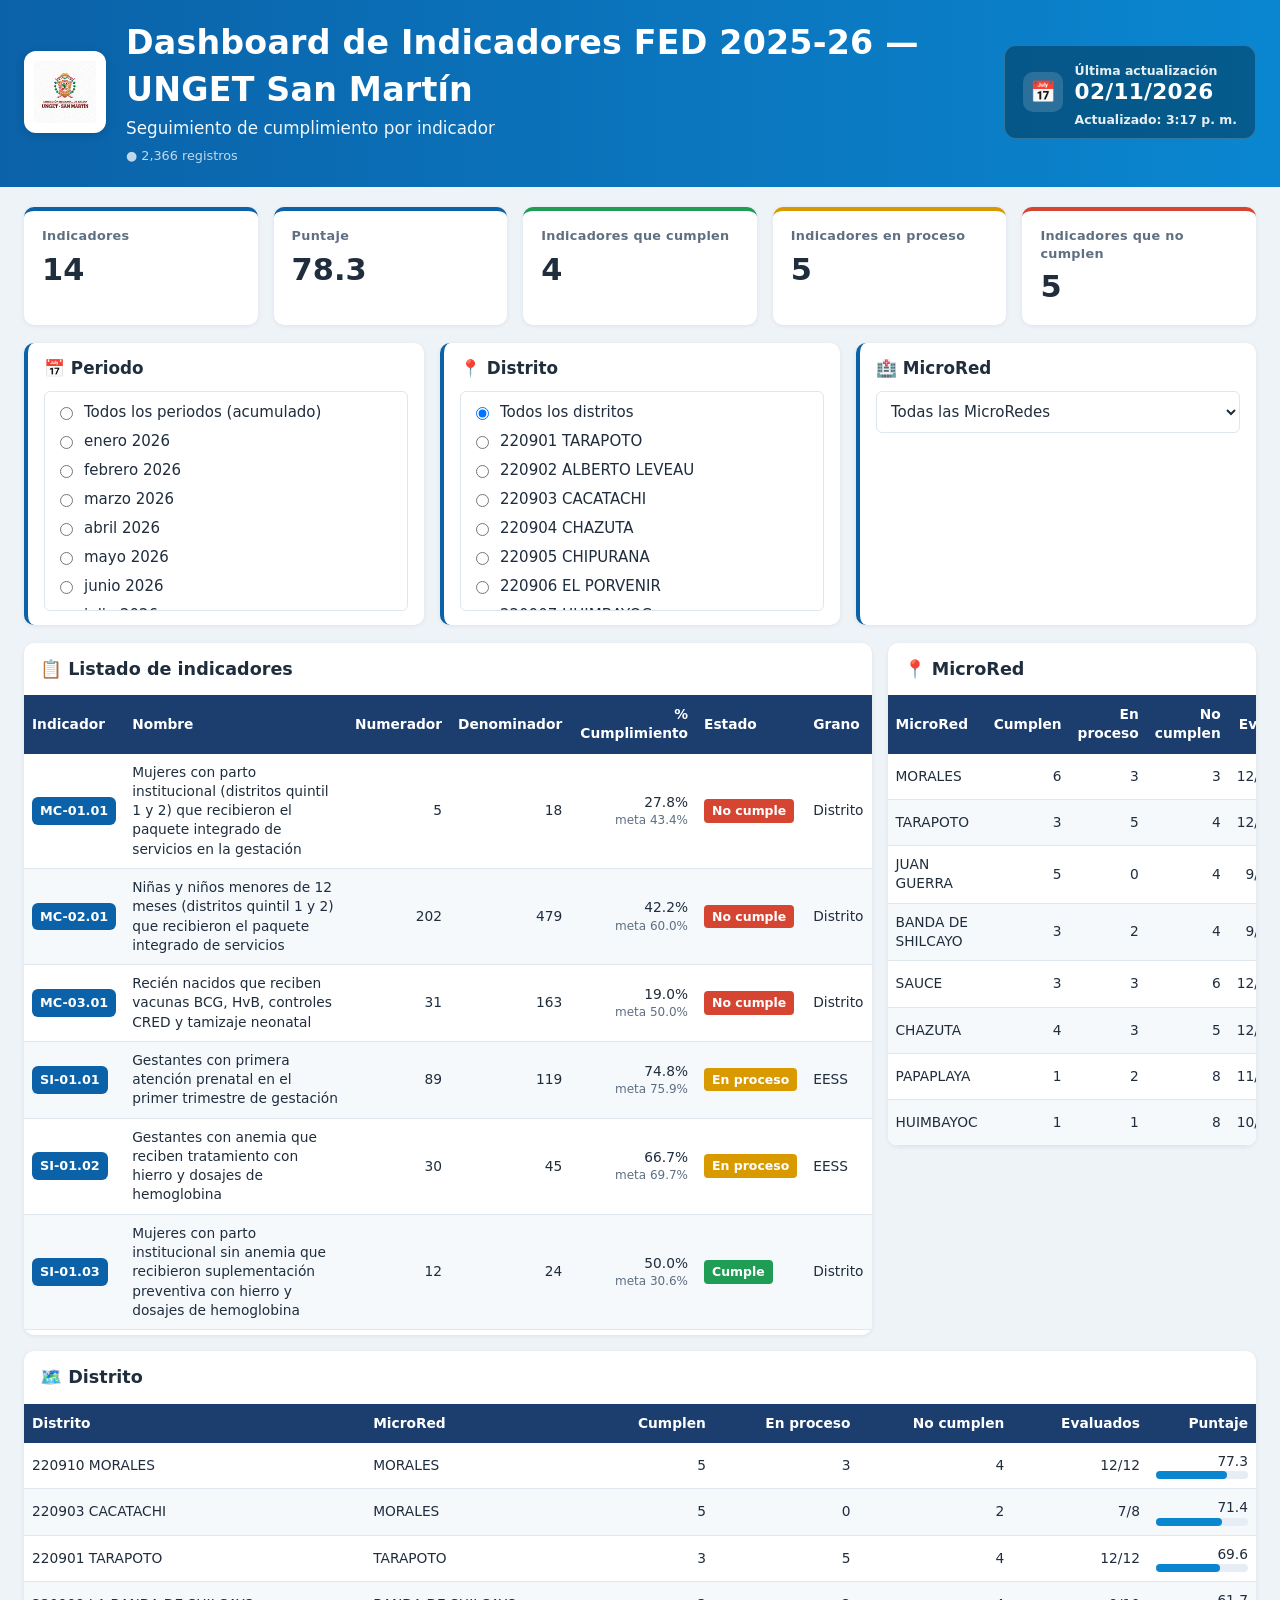
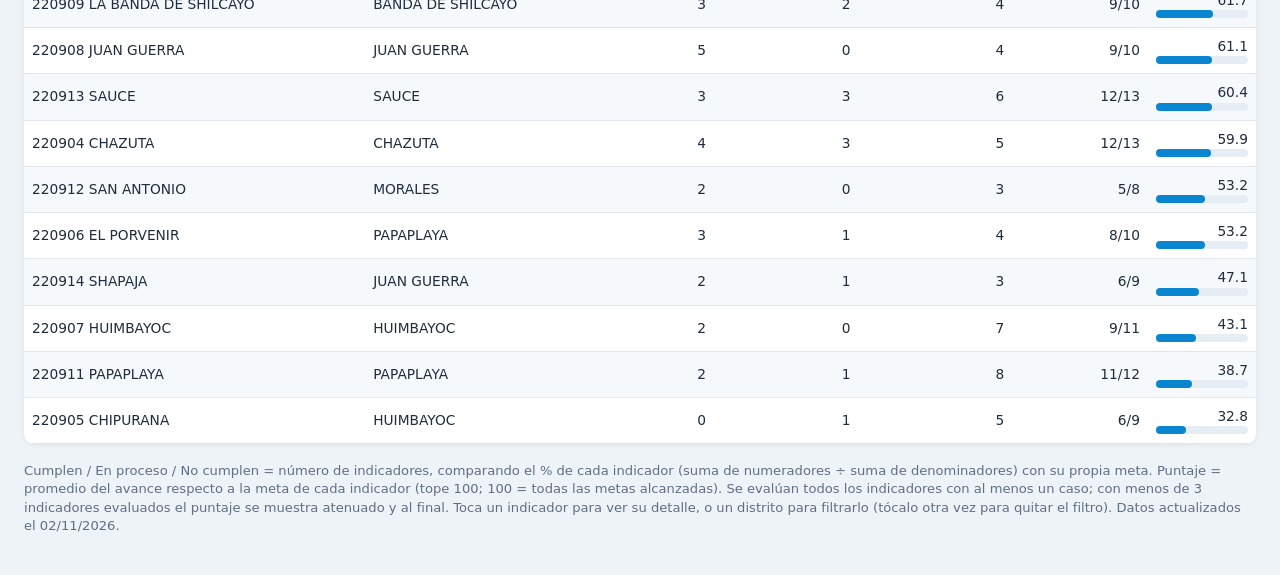
==== index.html @ 0145628e "." ====
<!DOCTYPE html>
<html lang="es">
<head>
<meta charset="utf-8">
<meta name="viewport" content="width=device-width, initial-scale=1, viewport-fit=cover">
<title>Indicadores FED 2025-26 · UNGET San Martín</title>
<link rel="stylesheet" href="estilos.css?v=12">
</head>
<body>
<header>
  <div class="hwrap">
    <div class="logo"><img src="logo-unget.jpg" alt="UNGET San Martín"></div>
    <div>
      <h1 id="titulo">Indicadores FED 2025-26</h1>
      <p id="subtitulo">Seguimiento de cumplimiento por indicador</p>
      <small id="estadoCarga">Cargando datos…</small>
    </div>
  </div>
</header>

<main>
  <div id="aviso"></div>

  <section class="kpis" aria-live="polite">
    <div class="kpi"><span>Indicadores</span><b id="kInd">–</b></div>
    <div class="kpi"><span>Puntaje</span><b id="kReg">–</b></div>
    <div class="kpi ok"><span>Indicadores que cumplen</span><b id="kOk">–</b></div>
    <div class="kpi mid"><span>Indicadores en proceso</span><b id="kMid">–</b></div>
    <div class="kpi bad"><span>Indicadores que no cumplen</span><b id="kBad">–</b></div>
  </section>

  <section class="filtros">
    <div class="panel"><h2>📅 Periodo</h2><div class="lista" id="fPeriodo" role="radiogroup" aria-label="Periodo"></div></div>
    <div class="panel"><h2>📍 Distrito</h2><div class="lista" id="fDistrito" role="radiogroup" aria-label="Distrito"></div></div>
    <div class="panel"><h2>🏥 MicroRed</h2><select id="fMicrored" aria-label="MicroRed"></select></div>
  </section>

  <div class="grid2">
    <section class="tabla-card">
      <h2>📋 Listado de indicadores</h2>
      <div class="scroll">
        <table>
          <thead><tr><th>Indicador</th><th>Nombre</th><th class="n">Numerador</th><th class="n">Denominador</th><th class="n">% Cumplimiento</th><th>Estado</th><th class="col-grano">Grano</th></tr></thead>
          <tbody id="tInd"></tbody>
        </table>
      </div>
    </section>
    <section class="tabla-card">
      <h2>📍 MicroRed</h2>
      <div class="scroll">
        <table>
          <thead><tr><th>MicroRed</th><th class="n">Cumplen</th><th class="n">En proceso</th><th class="n">No cumplen</th><th class="n" title="Indicadores evaluados">Eval.</th><th class="n">Puntaje</th></tr></thead>
          <tbody id="tMr"></tbody>
        </table>
      </div>
    </section>
  </div>

  <section class="tabla-card" style="margin-top:16px">
    <h2>🗺️ Distrito</h2>
    <div class="scroll">
      <table>
        <thead><tr><th>Distrito</th><th>MicroRed</th><th class="n">Cumplen</th><th class="n">En proceso</th><th class="n">No cumplen</th><th class="n">Evaluados</th><th class="n">Puntaje</th></tr></thead>
        <tbody id="tDist"></tbody>
      </table>
    </div>
  </section>

  <footer>
    Cumplen / En proceso / No cumplen = número de indicadores, comparando el % de cada indicador (suma de numeradores ÷ suma de denominadores) con su propia meta. Puntaje = promedio del avance respecto a la meta de cada indicador (tope 100; 100 = todas las metas alcanzadas). Se evalúan todos los indicadores con al menos un caso; con menos de 3 indicadores evaluados el puntaje se muestra atenuado y al final. Toca un indicador para ver su detalle, o un distrito para filtrarlo (tócalo otra vez para quitar el filtro).
    <span id="actualizado"></span>
  </footer>
</main>

<script src="comun.js?v=14"></script>
<script>
const filtro = {periodo:TODOS, ubigeo:TODOS, microred:TODOS};

function filtradas(){
  return DATOS.filter(r =>
    (filtro.periodo === TODOS || r.periodo === filtro.periodo) &&
    (filtro.ubigeo === TODOS || r.ubigeo === filtro.ubigeo) &&
    (filtro.microred === TODOS || r.mr === filtro.microred));
}

function enlaceDetalle(c){
  const p = new URLSearchParams({indicador:c});
  if (filtro.periodo !== TODOS) p.set("periodo", filtro.periodo);
  if (filtro.ubigeo !== TODOS) p.set("ubigeo", filtro.ubigeo);
  if (filtro.microred !== TODOS) p.set("microred", filtro.microred);
  return "detalle.html?" + p;
}

// Con menos de 3 indicadores evaluados el puntaje es poco confiable: se atenúa y va al final
const MIN_IND = 3;
const pocos = x => x.evaluados < MIN_IND;
const ordenPuntaje = (a, b) => (pocos(a.x) - pocos(b.x)) || ((b.x.puntaje ?? -1) - (a.x.puntaje ?? -1));

function render(){
  const rows = filtradas();
  const R = resumenPorIndicador(rows);
  const est = new Map(R.detalle.map(x => [x.codigo, x]));
  const codigos = [...new Set(rows.map(r => r.codigo))];
  kInd.textContent = fN(codigos.length);
  kReg.textContent = R.puntaje == null ? "—" : R.puntaje.toFixed(1);
  kOk.textContent = fN(R.cumple); kMid.textContent = fN(R.proceso); kBad.textContent = fN(R.nocumple);

  const orden = [...IND.keys()].filter(c => codigos.includes(c)).concat(codigos.filter(c => !IND.has(c)).sort());
  tInd.innerHTML = orden.map(c => {
    const ind = indDe(c), rs = rows.filter(r => r.codigo === c), s = sumar(rs), e = est.get(c)?.estado ?? estado(s.av, ind);
    const grano = ind.grano || (rs.some(r => r.eess) ? "EESS" : "Distrito");
    return `<tr class="ind" tabindex="0" data-href="${esc(enlaceDetalle(c))}" title="Ver detalle de ${esc(c)}">
      <td><span class="cod">${esc(c)}</span></td>
      <td>${esc(ind.nombre)}</td>
      <td class="n">${fN(s.n)}</td><td class="n">${fN(s.d)}</td>
      <td class="n">${fP(s.av)}<span class="meta">${ind.meta != null ? `meta ${esDesc(ind) ? "≤ " : ""}${fP(ind.meta)}` : ""}</span></td>
      <td>${pill(e)}</td><td class="col-grano">${esc(grano)}</td></tr>`;
  }).join("") || `<tr><td colspan="7">No hay registros con estos filtros.</td></tr>`;

  // Puntaje por MicroRed: cada indicador se evalúa con la suma de la microred
  const porMr = new Map();
  for (const r of rows){ if (!porMr.has(r.mr)) porMr.set(r.mr, []); porMr.get(r.mr).push(r); }
  tMr.innerHTML = [...porMr.entries()].map(([m, rs]) => ({m, x: resumenPorIndicador(rs)}))
    .sort(ordenPuntaje)
    .map(({m, x}) => { const p = x.puntaje; return `<tr>
      <td>${esc(m)}</td><td class="n">${fN(x.cumple)}</td><td class="n">${fN(x.proceso)}</td><td class="n">${fN(x.nocumple)}</td>
      <td class="n">${x.evaluados}/${x.detalle.length}</td>
      <td class="n"${pocos(x) ? ' style="opacity:.55" title="Pocos indicadores evaluados: puntaje poco confiable"' : ""}>${p == null ? "—" : p.toFixed(1)}<div class="barra" aria-hidden="true"><i style="width:${p ?? 0}%"></i></div></td></tr>`; }).join("")
    || `<tr><td colspan="6">Sin registros.</td></tr>`;

  // Puntaje por distrito (mismo cálculo que MicroRed). Toca una fila para filtrar ese distrito.
  const porDist = new Map();
  for (const r of rows){ if (!r.ubigeo) continue; if (!porDist.has(r.ubigeo)) porDist.set(r.ubigeo, []); porDist.get(r.ubigeo).push(r); }
  tDist.innerHTML = [...porDist.entries()].map(([u, rs]) => ({u, rs, x: resumenPorIndicador(rs)}))
    .sort(ordenPuntaje)
    .map(({u, rs, x}) => { const p = x.puntaje; return `<tr class="ind" tabindex="0" data-ubigeo="${esc(u)}" title="Filtrar ${esc(nomDist(rs[0]))}">
      <td>${esc(nomDist(rs[0]))}</td><td>${esc(rs[0].mr)}</td>
      <td class="n">${fN(x.cumple)}</td><td class="n">${fN(x.proceso)}</td><td class="n">${fN(x.nocumple)}</td>
      <td class="n">${x.evaluados}/${x.detalle.length}</td>
      <td class="n"${pocos(x) ? ' style="opacity:.55" title="Pocos indicadores evaluados: puntaje poco confiable"' : ""}>${p == null ? "—" : p.toFixed(1)}<div class="barra" aria-hidden="true"><i style="width:${p ?? 0}%"></i></div></td></tr>`; }).join("")
    || `<tr><td colspan="7">Sin registros.</td></tr>`;
}

// Elegir un distrito desde su tabla
function elegirDistrito(u){
  filtro.ubigeo = filtro.ubigeo === u ? TODOS : u;
  const mr = DATOS.find(r => r.ubigeo === u)?.mr;
  if (filtro.microred !== TODOS && mr && filtro.microred !== mr){ filtro.microred = TODOS; fMicrored.value = TODOS; }
  pintarDistritos(); guardarFiltros(); render();
}

// Distritos de la MicroRed elegida (o todos)
function pintarDistritos(){
  const dist = new Map();
  DATOS.forEach(r => r.ubigeo && (filtro.microred === TODOS || r.mr === filtro.microred) && dist.set(r.ubigeo, nomDist(r)));
  if (filtro.ubigeo !== TODOS && !dist.has(filtro.ubigeo)) filtro.ubigeo = TODOS;
  radios(fDistrito, "distrito", [{v:TODOS, t:"Todos los distritos"}, ...[...dist].sort().map(([u, d]) => ({v:u, t:d}))], filtro.ubigeo);
}

// Recordar filtros mientras la pestaña esté abierta (al volver del detalle)
function guardarFiltros(){
  try { sessionStorage.setItem("filtrosFED", JSON.stringify(filtro)); } catch(_){}
}

function radios(cont, nombre, opciones, actual){
  cont.innerHTML = opciones.map(o =>
    `<label><input type="radio" name="${nombre}" value="${esc(o.v)}" ${o.v === actual ? "checked" : ""}> ${esc(o.t)}</label>`).join("");
}

async function iniciar(){
  try { await cargarDatos(); }
  catch (e){
    document.querySelector(".grid2").innerHTML = `<div class="error"><strong>No se pudieron cargar los datos.</strong> ${esc(e.message)}</div>`;
    estadoCarga.textContent = "Sin datos"; return;
  }
  const periodos = [...new Set(DATOS.map(r => r.periodo))].sort();
  // Periodo inicial: config.json "periodo_inicial" = "ultimo" (por defecto), "todos" o un periodo como "2026-09"
  const pi = String(CFG.periodo_inicial ?? "ultimo").toLowerCase();
  filtro.periodo = pi === "todos" ? TODOS : periodos.includes(pi) ? pi : (periodos[periodos.length - 1] ?? TODOS);
  // Prioridad: filtros de la URL > filtros elegidos en esta pestaña > periodo inicial
  try { Object.assign(filtro, JSON.parse(sessionStorage.getItem("filtrosFED") || "{}")); } catch(_){}
  const q = new URLSearchParams(location.search);
  ["periodo","ubigeo","microred"].forEach(k => { if (q.get(k)) filtro[k] = q.get(k); });
  if (filtro.periodo !== TODOS && !periodos.includes(filtro.periodo)) filtro.periodo = periodos[periodos.length - 1] ?? TODOS;

  if (CFG.titulo) titulo.textContent = CFG.titulo.replace(/(\d)-(\d)/g, "$1\u2011$2");
  if (CFG.subtitulo) subtitulo.textContent = CFG.subtitulo;
  document.title = titulo.textContent;
  estadoCarga.textContent = `● ${fN(DATOS.length)} registros`;
  if (CFG.actualizado) actualizado.textContent = ` Datos actualizados el ${CFG.actualizado}.`;
  if (CFG.datos_de_ejemplo) aviso.innerHTML = `<p class="aviso">Datos de ejemplo. Ejecuta <strong>actualizar.ps1</strong> y cambia <strong>datos_de_ejemplo</strong> a <strong>false</strong> en datos/config.json.</p>`;

  radios(fPeriodo, "periodo", [{v:TODOS, t:"Todos los periodos (acumulado)"}, ...periodos.map(p => ({v:p, t:fPer(p)}))], filtro.periodo);
  const mrs = [...new Set(DATOS.map(r => r.mr))].sort((a, b) => (a === SIN_MR) - (b === SIN_MR) || a.localeCompare(b));
  fMicrored.innerHTML = `<option value="${TODOS}">Todas las MicroRedes</option>` + mrs.map(m => `<option>${esc(m)}</option>`).join("");
  if (![...fMicrored.options].some(o => o.value === filtro.microred)) filtro.microred = TODOS;
  fMicrored.value = filtro.microred;
  pintarDistritos();

  fPeriodo.addEventListener("change", e => { filtro.periodo = e.target.value; guardarFiltros(); render(); });
  fDistrito.addEventListener("change", e => { filtro.ubigeo = e.target.value; guardarFiltros(); render(); });
  fMicrored.addEventListener("change", e => { filtro.microred = e.target.value; pintarDistritos(); guardarFiltros(); render(); });
  tInd.addEventListener("click", e => { const tr = e.target.closest("tr.ind"); if (tr) location.href = tr.dataset.href; });
  tInd.addEventListener("keydown", e => { const tr = e.target.closest("tr.ind"); if (tr && e.key === "Enter") location.href = tr.dataset.href; });
  tDist.addEventListener("click", e => { const tr = e.target.closest("tr[data-ubigeo]"); if (tr) elegirDistrito(tr.dataset.ubigeo); });
  tDist.addEventListener("keydown", e => { const tr = e.target.closest("tr[data-ubigeo]"); if (tr && e.key === "Enter") elegirDistrito(tr.dataset.ubigeo); });
  render();
}
iniciar();
</script>
</body>
</html>
---- estilos.css ----
:root{
  --azul:#0b62a8; --azul2:#0a86d0; --navy:#1b3e6f; --bg:#eef3f8; --card:#fff;
  --ink:#1f2d3d; --muted:#5f6f82; --line:#dfe6ee; --zebra:#f6f9fc;
  --ok:#1f9d55; --mid:#d99a00; --bad:#d64532; --none:#9aa6b2;
  color-scheme:light;
}
*{box-sizing:border-box}
html,body{margin:0}
body{background:var(--bg); color:var(--ink); font-family:"Segoe UI",system-ui,-apple-system,Roboto,Arial,sans-serif; font-size:15px; line-height:1.4; font-variant-numeric:tabular-nums}
header{background:linear-gradient(90deg,var(--azul),var(--azul2)); color:#fff; padding:calc(20px + env(safe-area-inset-top,0px)) 24px 22px}
.hwrap{max-width:1500px; margin:0 auto; display:flex; gap:20px; align-items:center}
.logo{width:82px; height:82px; background:#fff; border-radius:12px; display:grid; place-items:center; flex:none; box-shadow:0 2px 8px rgba(0,0,0,.15)}
.logo img{width:62px; height:62px; object-fit:contain}
header h1{margin:0; font-size:clamp(1.4rem,2.6vw,2.2rem); font-weight:800; letter-spacing:.2px}
header p{margin:4px 0 0; font-size:1.05rem; opacity:.95}
header small{display:block; margin-top:6px; opacity:.75; font-size:.8rem}
main{max-width:1500px; margin:0 auto; padding:20px 24px 40px}

.kpis{display:grid; grid-template-columns:repeat(auto-fit,minmax(170px,1fr)); gap:16px; margin-bottom:18px}
.kpi{background:var(--card); border-radius:10px; border-top:4px solid var(--azul); padding:16px 18px; box-shadow:0 1px 4px rgba(20,40,70,.08)}
.kpi span{display:block; font-size:.8rem; font-weight:700; color:var(--muted); letter-spacing:.3px}
.kpi b{display:block; font-size:1.9rem; margin-top:4px}
.kpi.ok{border-top-color:var(--ok)} .kpi.mid{border-top-color:var(--mid)} .kpi.bad{border-top-color:var(--bad)}

.filtros{display:grid; grid-template-columns:repeat(3,1fr); gap:16px; margin-bottom:18px}
.panel{background:var(--card); border-radius:10px; border-left:4px solid var(--azul); padding:14px 16px; box-shadow:0 1px 4px rgba(20,40,70,.08)}
.panel h2{margin:0 0 10px; font-size:1.05rem}
.lista{max-height:220px; overflow:auto; border:1px solid var(--line); border-radius:6px; padding:6px 10px}
.lista label{display:flex; gap:8px; align-items:center; padding:4px 0; cursor:pointer}
select{width:100%; font:inherit; padding:10px; border:1px solid var(--line); border-radius:6px; background:#fff; color:var(--ink)}
input:focus-visible,select:focus-visible,tr[tabindex]:focus-visible{outline:3px solid var(--azul2); outline-offset:2px}

.grid2{display:grid; grid-template-columns:minmax(0,2.3fr) minmax(0,1fr); gap:16px; align-items:start}
.tabla-card{background:var(--card); border-radius:10px; box-shadow:0 1px 4px rgba(20,40,70,.08); overflow:hidden}
.tabla-card h2{margin:0; padding:14px 16px; font-size:1.1rem}
.scroll{overflow:auto; max-height:640px}
table{border-collapse:collapse; width:100%; font-size:.86rem}
thead th{position:sticky; top:0; background:var(--navy); color:#fff; text-align:left; padding:10px 8px; font-weight:600; z-index:1}
td{padding:9px 8px; border-bottom:1px solid var(--line); vertical-align:middle}
tbody tr:nth-child(even) td{background:var(--zebra)}
td.n,th.n{text-align:right}
.cod{display:inline-block; background:var(--azul); color:#fff; font-weight:700; border-radius:6px; padding:5px 8px; font-size:.8rem; white-space:nowrap}
.pill{display:inline-block; color:#fff; border-radius:4px; padding:3px 8px; font-size:.78rem; font-weight:700; white-space:nowrap}
.meta{display:block; color:var(--muted); font-size:.75rem}
tr.ind{cursor:pointer}
tr.ind:hover td{background:#e7f1fb}
tr.det td{background:#f9fbfd !important; padding:8px 16px 14px}
tr.det table{font-size:.82rem}
tr.det th{position:static; background:#e6edf5; color:var(--ink)}
.barra{height:8px; background:#e6edf5; border-radius:4px; min-width:50px}
.barra i{display:block; height:100%; border-radius:4px; background:var(--azul2)}
.aviso{background:#fff7e0; border-left:4px solid var(--mid); padding:10px 14px; margin-bottom:16px; border-radius:6px}
.error{background:#fff; border-left:4px solid var(--bad); padding:14px; border-radius:6px}
footer{margin-top:18px; color:var(--muted); font-size:.82rem}

@media (max-width:1100px){ .grid2{grid-template-columns:1fr} }
@media (max-width:760px){
  .filtros{grid-template-columns:1fr}
  header{padding-left:16px; padding-right:16px} main{padding:16px}
  .logo{width:60px;height:60px} .logo img{width:46px;height:46px}
  .col-grano{display:none}
}

/* ---- Detalle ---- */
.volver{display:inline-block; background:#fff; border:1px solid var(--line); border-radius:6px; padding:8px 14px; color:var(--azul); font-weight:700; text-decoration:none; margin-bottom:16px}
.volver:hover{background:#e7f1fb}
.cab-ind{background:#fff; border-left:5px solid var(--azul); border-radius:10px; padding:16px 20px; margin-bottom:16px; box-shadow:0 1px 4px rgba(20,40,70,.08)}
.cab-ind small{color:var(--azul); font-weight:800}
.cab-ind h2{margin:4px 0 6px; font-size:1.25rem}
.cab-ind p{margin:0; color:var(--muted); font-size:.9rem}
.tabs{display:grid; grid-template-columns:repeat(auto-fit,minmax(240px,1fr)); gap:14px; margin-bottom:16px}
.tab{all:unset; box-sizing:border-box; cursor:pointer; background:#fff; border:1px solid var(--line); border-radius:10px; padding:14px 18px}
.tab b{display:block; font-size:1.05rem}
.tab span{font-size:.82rem; color:var(--muted)}
.tab[aria-selected="true"]{background:var(--azul2); border-color:var(--azul2); color:#fff}
.tab[aria-selected="true"] span{color:#e8f4fd}
.tab:focus-visible{outline:3px solid var(--navy); outline-offset:2px}
.tabla-card .cab{display:flex; justify-content:space-between; align-items:center; padding:14px 16px; gap:12px; flex-wrap:wrap}
.tabla-card .cab h2{padding:0; color:var(--azul)}
.contador{color:var(--muted); font-size:.85rem}
.filtro-activo{font-size:.85rem; color:var(--muted); margin:-6px 0 14px}

/* ---- Vista nominal local ---- */
.fil-nom{display:grid; grid-template-columns:repeat(auto-fit,minmax(180px,1fr)); gap:12px; padding:0 16px 14px; border-bottom:1px solid var(--line)}
.fil-nom label{display:flex; flex-direction:column; gap:4px; font-size:.75rem; font-weight:700; color:var(--muted); letter-spacing:.3px}
.fil-nom input{font:inherit; padding:10px; border:1px solid var(--line); border-radius:6px}
.local{display:inline-block; background:#fdecea; color:#a3261a; border-radius:4px; padding:2px 8px; font-size:.75rem; font-weight:700; margin-left:8px}
.si{color:var(--ok); font-weight:800} .no{color:var(--bad); font-weight:800}
.tab[hidden]{display:none}
.descargar{font:inherit; font-weight:700; padding:10px 12px; border:0; border-radius:6px; background:var(--bad); color:#fff; cursor:pointer}
.descargar:hover{filter:brightness(1.08)}
.descargar:focus-visible{outline:3px solid var(--navy); outline-offset:2px}

/* ---- Última actualización ---- */
.ultima{margin-left:auto; display:flex; gap:12px; align-items:center; background:rgba(0,40,60,.45); border:1px solid rgba(255,255,255,.18); border-radius:12px; padding:10px 18px; color:#fff; flex:none}
.ultima .cal{display:grid; place-items:center; width:40px; height:40px; border-radius:10px; background:rgba(255,255,255,.15); font-size:1.3rem}
.ultima small{display:block; font-size:.78rem; opacity:.9; font-weight:600}
.ultima b{display:block; font-size:1.35rem; line-height:1.15; letter-spacing:.3px}
@media (max-width:760px){ .hwrap{flex-wrap:wrap} .ultima{margin-left:0} }

/* ---- Descarga de reporte nominal (solo local) ---- */
.btn-rep{font:inherit; font-size:.78rem; font-weight:700; padding:4px 10px; border:0; border-radius:4px; background:var(--navy); color:#fff; cursor:pointer; white-space:nowrap}
.btn-rep:hover{background:var(--azul2)}
.btn-rep:focus-visible{outline:3px solid var(--azul2); outline-offset:2px}
.btn-rep.todo{background:var(--bad); font-size:.85rem; padding:8px 14px}
.barra-rep{display:flex; justify-content:space-between; align-items:center; gap:12px; padding:0 16px 12px; flex-wrap:wrap}
.local{display:inline-block; background:#fdecea; color:#a3261a; border-radius:4px; padding:2px 8px; font-size:.75rem; font-weight:700}
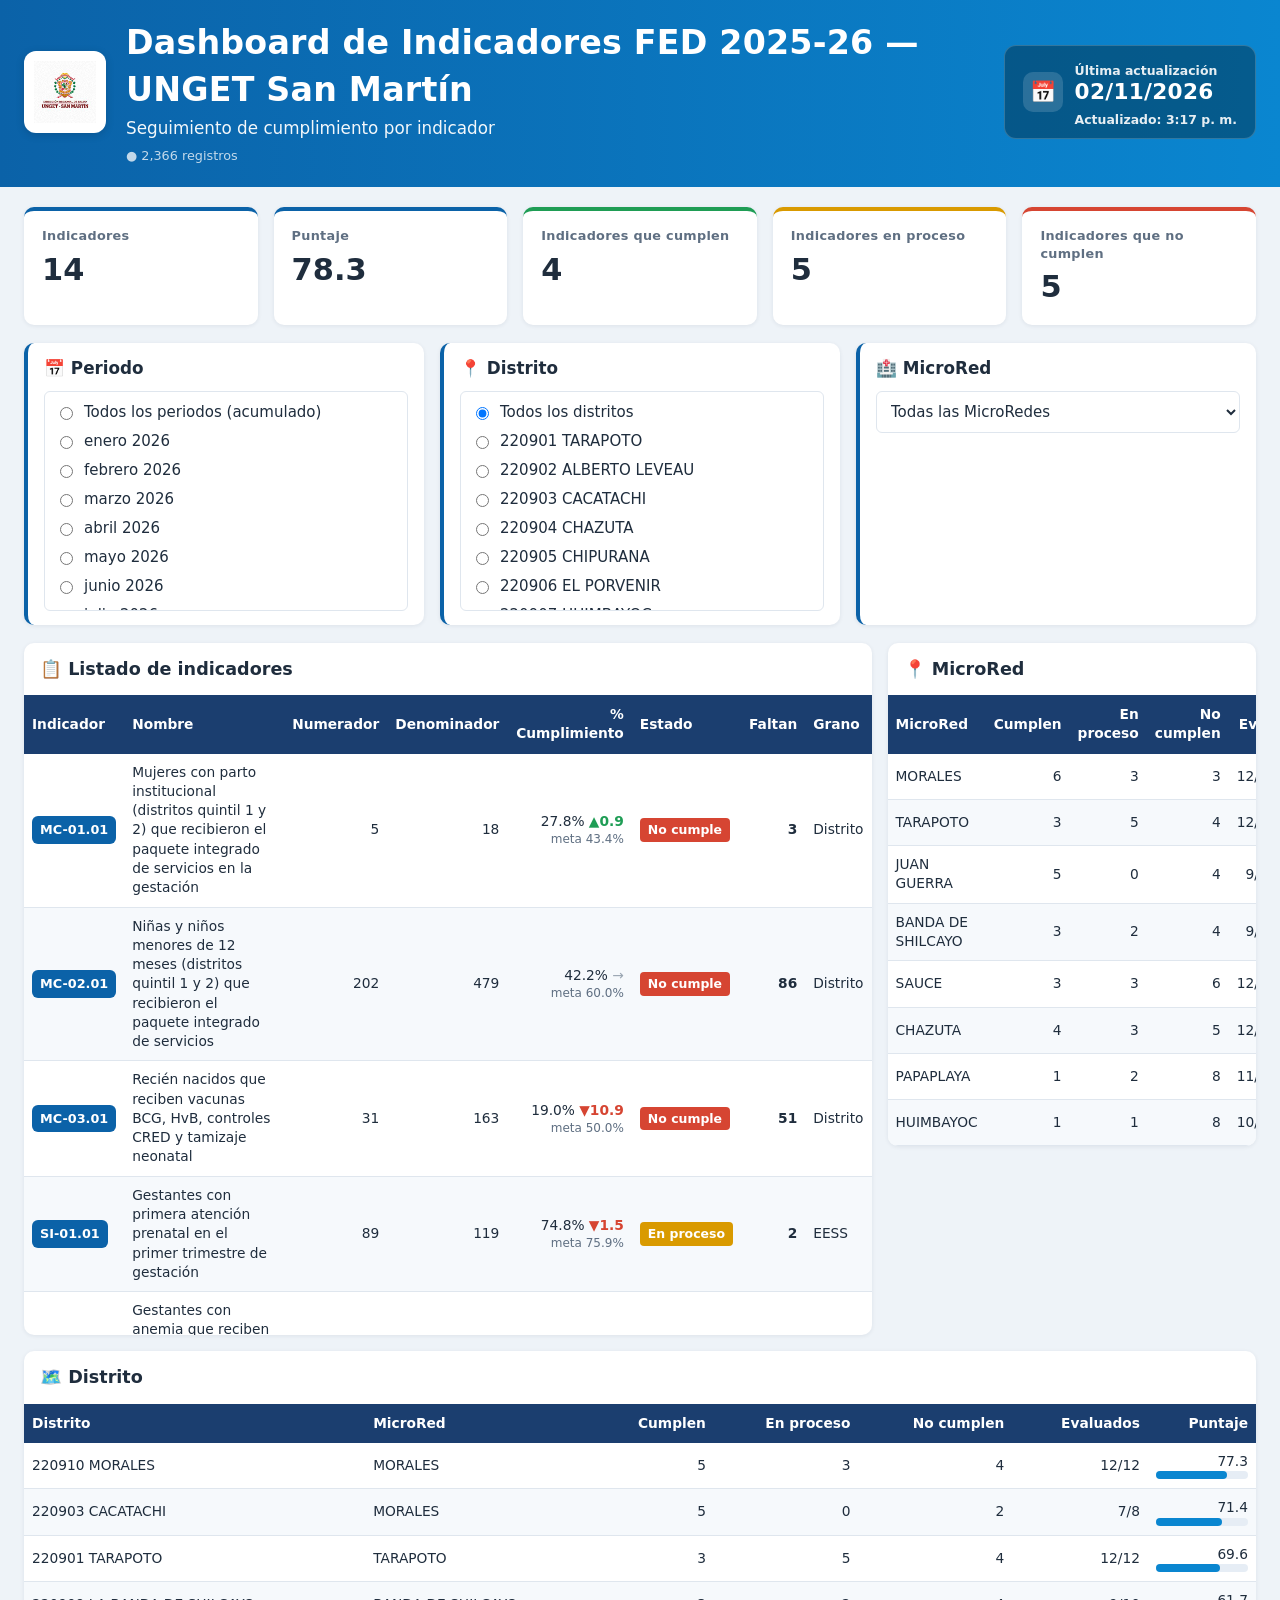
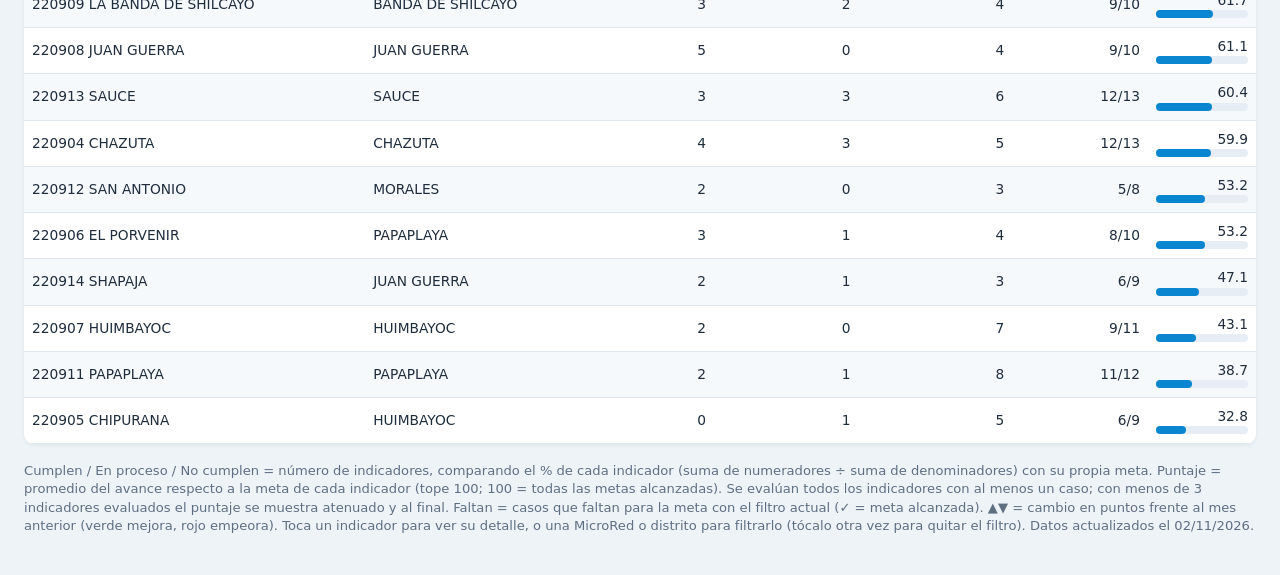
==== commit 7bf5278a: "." ====
--- a/index.html
+++ b/index.html
@@ -40,7 +40,7 @@
       <h2>📋 Listado de indicadores</h2>
       <div class="scroll">
         <table>
-          <thead><tr><th>Indicador</th><th>Nombre</th><th class="n">Numerador</th><th class="n">Denominador</th><th class="n">% Cumplimiento</th><th>Estado</th><th class="col-grano">Grano</th></tr></thead>
+          <thead><tr><th>Indicador</th><th>Nombre</th><th class="n">Numerador</th><th class="n">Denominador</th><th class="n">% Cumplimiento</th><th>Estado</th><th class="n" title="Casos que faltan para alcanzar la meta con el filtro actual">Faltan</th><th class="col-grano">Grano</th></tr></thead>
           <tbody id="tInd"></tbody>
         </table>
       </div>
@@ -67,7 +67,7 @@
   </section>
 
   <footer>
-    Cumplen / En proceso / No cumplen = número de indicadores, comparando el % de cada indicador (suma de numeradores ÷ suma de denominadores) con su propia meta. Puntaje = promedio del avance respecto a la meta de cada indicador (tope 100; 100 = todas las metas alcanzadas). Se evalúan todos los indicadores con al menos un caso; con menos de 3 indicadores evaluados el puntaje se muestra atenuado y al final. Toca un indicador para ver su detalle, o un distrito para filtrarlo (tócalo otra vez para quitar el filtro).
+    Cumplen / En proceso / No cumplen = número de indicadores, comparando el % de cada indicador (suma de numeradores ÷ suma de denominadores) con su propia meta. Puntaje = promedio del avance respecto a la meta de cada indicador (tope 100; 100 = todas las metas alcanzadas). Se evalúan todos los indicadores con al menos un caso; con menos de 3 indicadores evaluados el puntaje se muestra atenuado y al final. Faltan = casos que faltan para la meta con el filtro actual (✓ = meta alcanzada). ▲▼ = cambio en puntos frente al mes anterior (verde mejora, rojo empeora). Toca un indicador para ver su detalle, o una MicroRed o distrito para filtrarlo (tócalo otra vez para quitar el filtro).
     <span id="actualizado"></span>
   </footer>
 </main>
@@ -75,6 +75,33 @@
 <script src="comun.js?v=14"></script>
 <script>
 const filtro = {periodo:TODOS, ubigeo:TODOS, microred:TODOS};
+let PERIODOS = [];
+
+// Flecha frente al mes anterior (solo cuando hay un mes elegido)
+function tendencia(c, av){
+  if (filtro.periodo === TODOS) return "";
+  const i = PERIODOS.indexOf(filtro.periodo);
+  if (i < 1) return "";
+  const ant = PERIODOS[i - 1];
+  const rs = DATOS.filter(r => r.codigo === c && r.periodo === ant &&
+    (filtro.ubigeo === TODOS || r.ubigeo === filtro.ubigeo) &&
+    (filtro.microred === TODOS || r.mr === filtro.microred));
+  const s = sumar(rs);
+  if (!s.d) return "";
+  const dif = av - s.av, ind = indDe(c);
+  const tit = `${fPer(ant)}: ${fP(s.av)}`;
+  if (Math.abs(dif) < 0.5) return ` <span class="tend" title="${esc(tit)}" style="color:var(--none)">→</span>`;
+  const mejora = esDesc(ind) ? dif < 0 : dif > 0;
+  return ` <span class="tend" title="${esc(tit)}" style="color:${mejora ? "var(--ok)" : "var(--bad)"};font-weight:700">${dif > 0 ? "▲" : "▼"}${Math.abs(dif).toFixed(1)}</span>`;
+}
+
+// Casos que faltan para llegar a la meta
+function celdaFaltan(s, ind){
+  const x = faltan(s, ind);
+  if (x == null) return `<td class="n">—</td>`;
+  if (x === 0) return `<td class="n" style="color:var(--ok);font-weight:700" title="Meta alcanzada">✓</td>`;
+  return `<td class="n" style="font-weight:700" title="Faltan ${x} casos para la meta de ${fP(ind.meta)}">${fN(x)}</td>`;
+}
 
 function filtradas(){
   return DATOS.filter(r =>
@@ -113,16 +140,16 @@
       <td><span class="cod">${esc(c)}</span></td>
       <td>${esc(ind.nombre)}</td>
       <td class="n">${fN(s.n)}</td><td class="n">${fN(s.d)}</td>
-      <td class="n">${fP(s.av)}<span class="meta">${ind.meta != null ? `meta ${esDesc(ind) ? "≤ " : ""}${fP(ind.meta)}` : ""}</span></td>
-      <td>${pill(e)}</td><td class="col-grano">${esc(grano)}</td></tr>`;
-  }).join("") || `<tr><td colspan="7">No hay registros con estos filtros.</td></tr>`;
+      <td class="n">${fP(s.av)}${tendencia(c, s.av)}<span class="meta">${ind.meta != null ? `meta ${esDesc(ind) ? "≤ " : ""}${fP(ind.meta)}` : ""}</span></td>
+      <td>${pill(e)}</td>${celdaFaltan(s, ind)}<td class="col-grano">${esc(grano)}</td></tr>`;
+  }).join("") || `<tr><td colspan="8">No hay registros con estos filtros.</td></tr>`;
 
   // Puntaje por MicroRed: cada indicador se evalúa con la suma de la microred
   const porMr = new Map();
   for (const r of rows){ if (!porMr.has(r.mr)) porMr.set(r.mr, []); porMr.get(r.mr).push(r); }
   tMr.innerHTML = [...porMr.entries()].map(([m, rs]) => ({m, x: resumenPorIndicador(rs)}))
     .sort(ordenPuntaje)
-    .map(({m, x}) => { const p = x.puntaje; return `<tr>
+    .map(({m, x}) => { const p = x.puntaje; return `<tr class="ind" tabindex="0" data-mr="${esc(m)}" title="Filtrar ${esc(m)}">
       <td>${esc(m)}</td><td class="n">${fN(x.cumple)}</td><td class="n">${fN(x.proceso)}</td><td class="n">${fN(x.nocumple)}</td>
       <td class="n">${x.evaluados}/${x.detalle.length}</td>
       <td class="n"${pocos(x) ? ' style="opacity:.55" title="Pocos indicadores evaluados: puntaje poco confiable"' : ""}>${p == null ? "—" : p.toFixed(1)}<div class="barra" aria-hidden="true"><i style="width:${p ?? 0}%"></i></div></td></tr>`; }).join("")
@@ -141,6 +168,13 @@
     || `<tr><td colspan="7">Sin registros.</td></tr>`;
 }
 
+// Elegir una MicroRed desde su tabla (tocar otra vez la quita)
+function elegirMicrored(m){
+  filtro.microred = filtro.microred === m ? TODOS : m;
+  fMicrored.value = filtro.microred;
+  pintarDistritos(); guardarFiltros(); render();
+}
+
 // Elegir un distrito desde su tabla
 function elegirDistrito(u){
   filtro.ubigeo = filtro.ubigeo === u ? TODOS : u;
@@ -173,7 +207,7 @@
     document.querySelector(".grid2").innerHTML = `<div class="error"><strong>No se pudieron cargar los datos.</strong> ${esc(e.message)}</div>`;
     estadoCarga.textContent = "Sin datos"; return;
   }
-  const periodos = [...new Set(DATOS.map(r => r.periodo))].sort();
+  const periodos = PERIODOS = [...new Set(DATOS.map(r => r.periodo))].sort();
   // Periodo inicial: config.json "periodo_inicial" = "ultimo" (por defecto), "todos" o un periodo como "2026-09"
   const pi = String(CFG.periodo_inicial ?? "ultimo").toLowerCase();
   filtro.periodo = pi === "todos" ? TODOS : periodos.includes(pi) ? pi : (periodos[periodos.length - 1] ?? TODOS);
@@ -202,6 +236,8 @@
   fMicrored.addEventListener("change", e => { filtro.microred = e.target.value; pintarDistritos(); guardarFiltros(); render(); });
   tInd.addEventListener("click", e => { const tr = e.target.closest("tr.ind"); if (tr) location.href = tr.dataset.href; });
   tInd.addEventListener("keydown", e => { const tr = e.target.closest("tr.ind"); if (tr && e.key === "Enter") location.href = tr.dataset.href; });
+  tMr.addEventListener("click", e => { const tr = e.target.closest("tr[data-mr]"); if (tr) elegirMicrored(tr.dataset.mr); });
+  tMr.addEventListener("keydown", e => { const tr = e.target.closest("tr[data-mr]"); if (tr && e.key === "Enter") elegirMicrored(tr.dataset.mr); });
   tDist.addEventListener("click", e => { const tr = e.target.closest("tr[data-ubigeo]"); if (tr) elegirDistrito(tr.dataset.ubigeo); });
   tDist.addEventListener("keydown", e => { const tr = e.target.closest("tr[data-ubigeo]"); if (tr && e.key === "Enter") elegirDistrito(tr.dataset.ubigeo); });
   render();
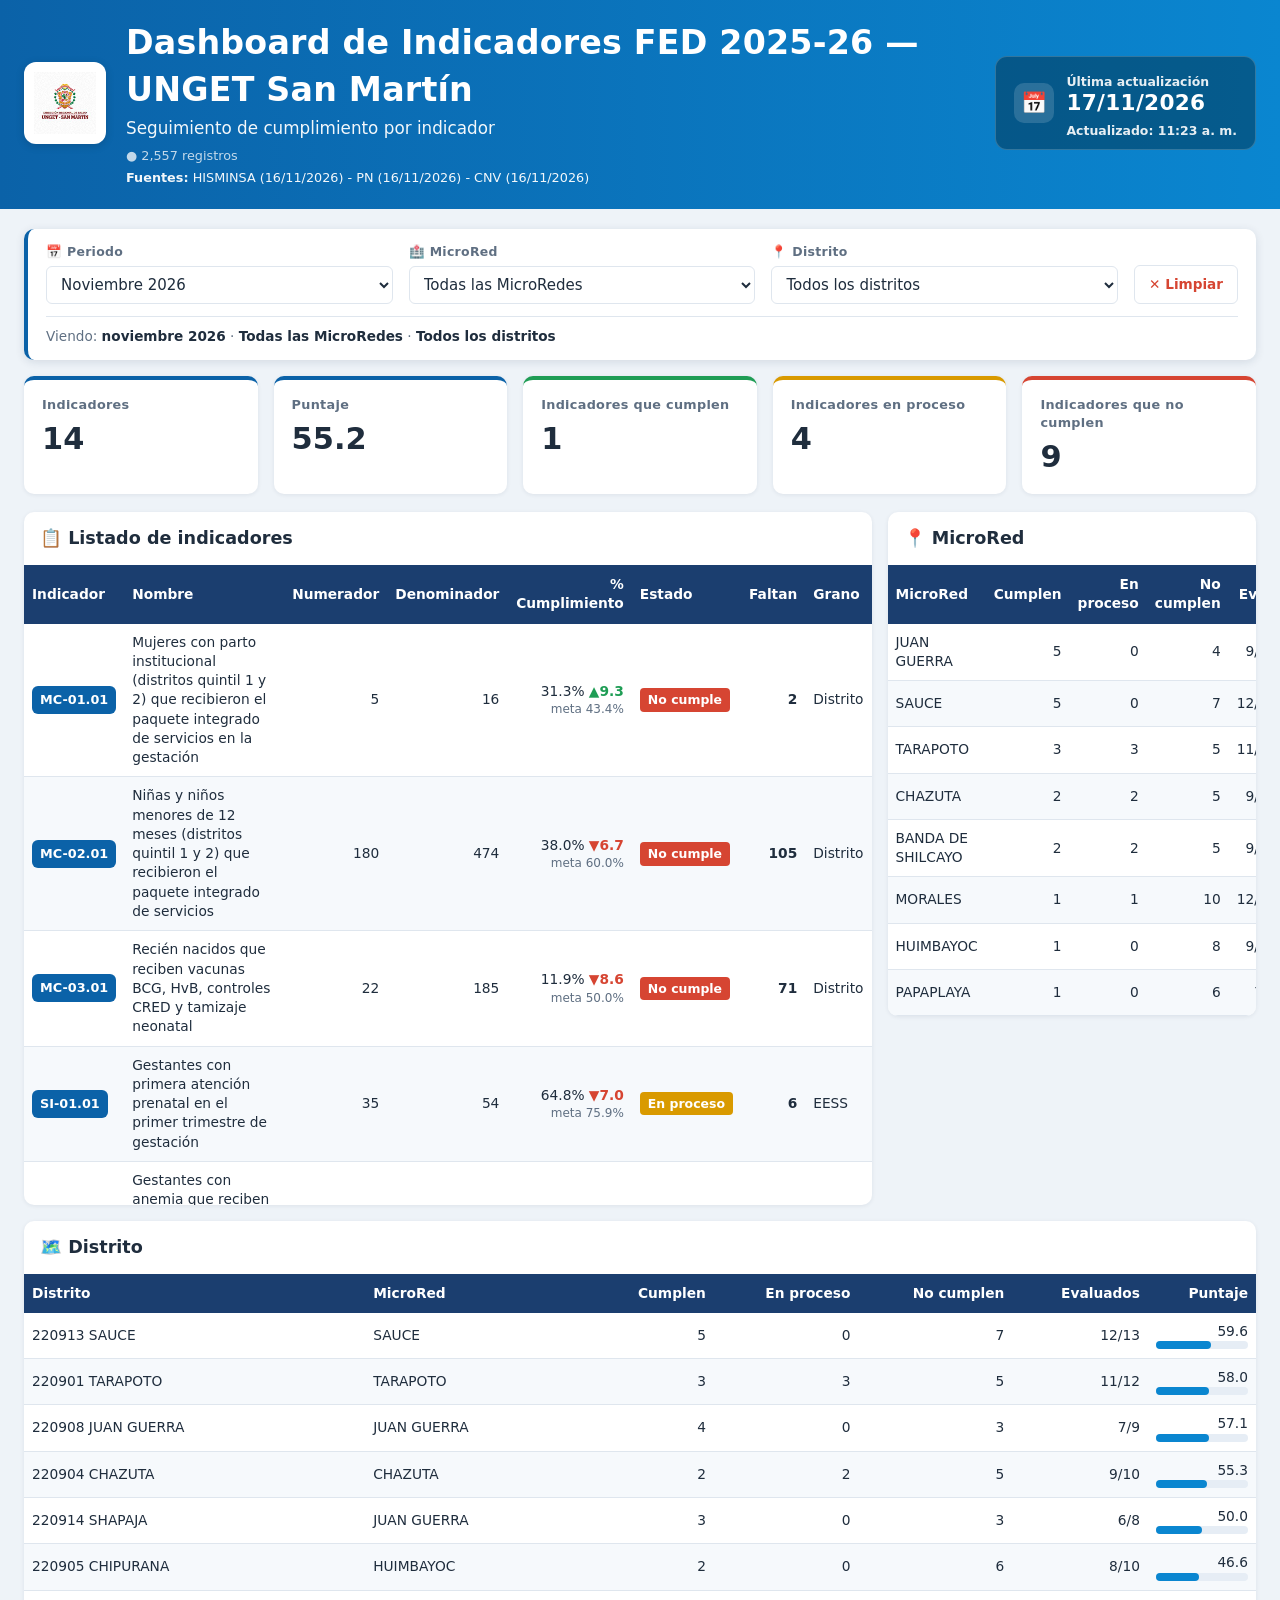
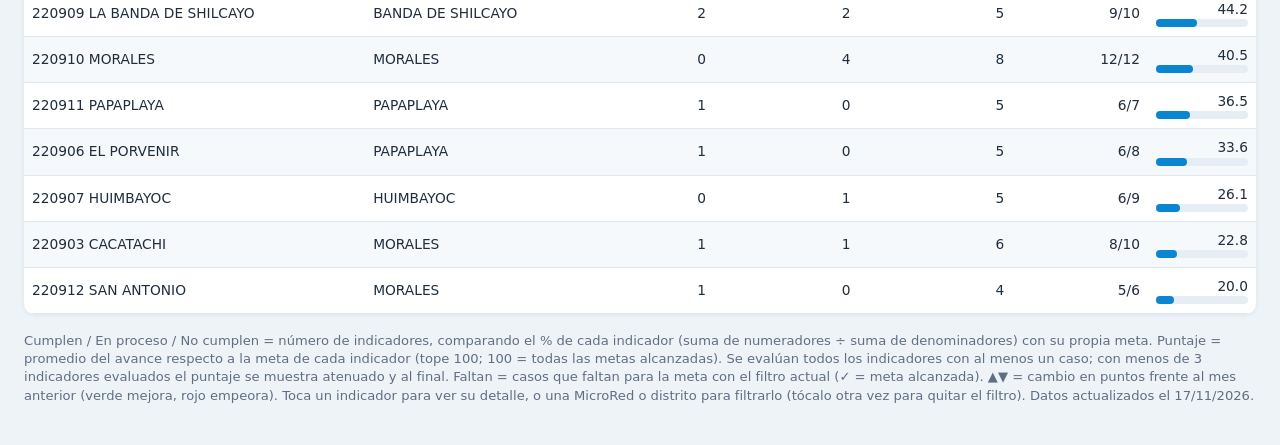
==== commit b8f71da5: "actualizacion" ====
--- a/index.html
+++ b/index.html
@@ -4,7 +4,30 @@
 <meta charset="utf-8">
 <meta name="viewport" content="width=device-width, initial-scale=1, viewport-fit=cover">
 <title>Indicadores FED 2025-26 · UNGET San Martín</title>
-<link rel="stylesheet" href="estilos.css?v=12">
+<link rel="stylesheet" href="estilos.css?v=14">
+<style>
+/* ---- Barra de filtros (fija arriba al bajar) ---- */
+.filtros{position:sticky; top:0; z-index:5; display:grid; grid-template-columns:repeat(3,minmax(0,1fr)) auto;
+  gap:12px 16px; align-items:end; background:var(--card); border-radius:10px; border-left:4px solid var(--azul);
+  padding:14px 18px; margin-bottom:16px; box-shadow:0 2px 10px rgba(20,40,70,.12)}
+.f-lbl{display:block; font-size:.78rem; font-weight:700; color:var(--muted); letter-spacing:.3px; margin-bottom:6px}
+.btn-limpiar:focus-visible{outline:3px solid var(--azul2); outline-offset:2px}
+.f-sel select{padding:8px 10px}
+.btn-limpiar{font:inherit; font-size:.85rem; font-weight:700; padding:9px 14px; border:1px solid var(--line); border-radius:6px; background:#fff; color:var(--bad); cursor:pointer; white-space:nowrap}
+.btn-limpiar:hover{background:#fdecea; border-color:var(--bad)}
+.btn-limpiar[hidden]{display:none}
+.viendo{grid-column:1/-1; margin:0; padding-top:10px; border-top:1px solid var(--line); font-size:.85rem; color:var(--muted)}
+.viendo b{color:var(--ink); font-weight:600}
+@media (max-width:1100px){ .filtros{grid-template-columns:1fr 1fr} }
+.f-sel select option:disabled{color:#9aa6b2}
+.panel{background:var(--card); border-radius:10px; border-left:4px solid var(--azul); padding:14px 16px; box-shadow:0 1px 4px rgba(20,40,70,.08)}
+.panel h2{margin:0 0 10px; font-size:1.05rem}
+.lista{max-height:220px; overflow:auto; border:1px solid var(--line); border-radius:6px; padding:6px 10px}
+.lista label{display:flex; gap:8px; align-items:center; padding:4px 0; cursor:pointer}
+select{width:100%; font:inherit; padding:10px; border:1px solid var(--line); border-radius:6px; background:#fff; color:var(--ink)}
+input:focus-visible,select:focus-visible,tr[tabindex]:focus-visible{outline:3px solid var(--azul2); outline-offset:2px}
+@media (max-width:760px){ .filtros{grid-template-columns:1fr; position:static} }
+</style>
 </head>
 <body>
 <header>
@@ -21,18 +44,29 @@
 <main>
   <div id="aviso"></div>
 
+  <section class="filtros" aria-label="Filtros">
+    <div class="f-sel">
+      <label class="f-lbl" for="fPeriodo">📅 Periodo</label>
+      <select id="fPeriodo"></select>
+    </div>
+    <div class="f-sel">
+      <label class="f-lbl" for="fMicrored">🏥 MicroRed</label>
+      <select id="fMicrored"></select>
+    </div>
+    <div class="f-sel">
+      <label class="f-lbl" for="fDistrito">📍 Distrito</label>
+      <select id="fDistrito"></select>
+    </div>
+    <button type="button" class="btn-limpiar" id="fLimpiar">✕ Limpiar</button>
+    <p class="viendo" id="fViendo" aria-live="polite"></p>
+  </section>
+
   <section class="kpis" aria-live="polite">
     <div class="kpi"><span>Indicadores</span><b id="kInd">–</b></div>
     <div class="kpi"><span>Puntaje</span><b id="kReg">–</b></div>
     <div class="kpi ok"><span>Indicadores que cumplen</span><b id="kOk">–</b></div>
     <div class="kpi mid"><span>Indicadores en proceso</span><b id="kMid">–</b></div>
     <div class="kpi bad"><span>Indicadores que no cumplen</span><b id="kBad">–</b></div>
-  </section>
-
-  <section class="filtros">
-    <div class="panel"><h2>📅 Periodo</h2><div class="lista" id="fPeriodo" role="radiogroup" aria-label="Periodo"></div></div>
-    <div class="panel"><h2>📍 Distrito</h2><div class="lista" id="fDistrito" role="radiogroup" aria-label="Distrito"></div></div>
-    <div class="panel"><h2>🏥 MicroRed</h2><select id="fMicrored" aria-label="MicroRed"></select></div>
   </section>
 
   <div class="grid2">
@@ -72,7 +106,7 @@
   </footer>
 </main>
 
-<script src="comun.js?v=14"></script>
+<script src="comun.js?v=15"></script>
 <script>
 const filtro = {periodo:TODOS, ubigeo:TODOS, microred:TODOS};
 let PERIODOS = [];
@@ -120,10 +154,16 @@
 
 // Con menos de 3 indicadores evaluados el puntaje es poco confiable: se atenúa y va al final
 const MIN_IND = 3;
+
+// Mes actual (aún abierto): sus datos están incompletos
+const HOY = new Date();
+const MES_EN_CURSO = `${HOY.getFullYear()}-${String(HOY.getMonth() + 1).padStart(2, "0")}`;
+const enCurso = p => p === MES_EN_CURSO ? " (en curso)" : "";
 const pocos = x => x.evaluados < MIN_IND;
 const ordenPuntaje = (a, b) => (pocos(a.x) - pocos(b.x)) || ((b.x.puntaje ?? -1) - (a.x.puntaje ?? -1));
 
 function render(){
+  sincronizarFiltros();
   const rows = filtradas();
   const R = resumenPorIndicador(rows);
   const est = new Map(R.detalle.map(x => [x.codigo, x]));
@@ -171,7 +211,6 @@
 // Elegir una MicroRed desde su tabla (tocar otra vez la quita)
 function elegirMicrored(m){
   filtro.microred = filtro.microred === m ? TODOS : m;
-  fMicrored.value = filtro.microred;
   pintarDistritos(); guardarFiltros(); render();
 }
 
@@ -179,7 +218,7 @@
 function elegirDistrito(u){
   filtro.ubigeo = filtro.ubigeo === u ? TODOS : u;
   const mr = DATOS.find(r => r.ubigeo === u)?.mr;
-  if (filtro.microred !== TODOS && mr && filtro.microred !== mr){ filtro.microred = TODOS; fMicrored.value = TODOS; }
+  if (filtro.microred !== TODOS && mr && filtro.microred !== mr) filtro.microred = TODOS;
   pintarDistritos(); guardarFiltros(); render();
 }
 
@@ -188,17 +227,45 @@
   const dist = new Map();
   DATOS.forEach(r => r.ubigeo && (filtro.microred === TODOS || r.mr === filtro.microred) && dist.set(r.ubigeo, nomDist(r)));
   if (filtro.ubigeo !== TODOS && !dist.has(filtro.ubigeo)) filtro.ubigeo = TODOS;
-  radios(fDistrito, "distrito", [{v:TODOS, t:"Todos los distritos"}, ...[...dist].sort().map(([u, d]) => ({v:u, t:d}))], filtro.ubigeo);
+  fDistrito.innerHTML = `<option value="${TODOS}">Todos los distritos</option>` +
+    [...dist].sort().map(([u, d]) => `<option value="${esc(u)}">${esc(d)}</option>`).join("");
+  fDistrito.value = filtro.ubigeo;
+}
+
+// Lista de periodos (el más reciente primero). Los meses sin datos hasta hoy salen en gris
+function pintarPeriodos(){
+  const nom = p => { const t = fPer(p); return t[0].toUpperCase() + t.slice(1) + enCurso(p); };
+  const pendientes = [];
+  const ult = PERIODOS[PERIODOS.length - 1];
+  if (ult){
+    const hoy = new Date(), hasta = `${hoy.getFullYear()}-${String(hoy.getMonth() + 1).padStart(2, "0")}`;
+    let [a, m] = ult.split("-").map(Number);
+    for (;;){ m++; if (m > 12){ m = 1; a++; } const p = `${a}-${String(m).padStart(2, "0")}`; if (p > hasta) break; pendientes.push(p); }
+  }
+  fPeriodo.innerHTML =
+    `<option value="${TODOS}">Todos los periodos (acumulado)</option>` +
+    pendientes.reverse().map(p => `<option disabled>${esc(nom(p))} (sin datos aún)</option>`).join("") +
+    [...PERIODOS].reverse().map(p => `<option value="${p}">${esc(nom(p))}</option>`).join("");
+}
+
+// Deja los controles y la línea "Viendo" iguales al filtro actual
+function sincronizarFiltros(){
+  fPeriodo.value = filtro.periodo;
+  fMicrored.value = filtro.microred;
+  fDistrito.value = filtro.ubigeo;
+  const r = filtro.ubigeo !== TODOS ? DATOS.find(x => x.ubigeo === filtro.ubigeo) : null;
+  const partes = [
+    filtro.periodo === TODOS ? "Todos los periodos (acumulado)" : fPer(filtro.periodo) + enCurso(filtro.periodo),
+    filtro.microred === TODOS ? "Todas las MicroRedes" : filtro.microred,
+    filtro.ubigeo === TODOS ? "Todos los distritos" : (r ? nomDist(r) : filtro.ubigeo)
+  ];
+  fViendo.innerHTML = "Viendo: " + partes.map(t => `<b>${esc(t)}</b>`).join(" · ");
+  fLimpiar.hidden = filtro.periodo === TODOS && filtro.microred === TODOS && filtro.ubigeo === TODOS;
 }
 
 // Recordar filtros mientras la pestaña esté abierta (al volver del detalle)
 function guardarFiltros(){
   try { sessionStorage.setItem("filtrosFED", JSON.stringify(filtro)); } catch(_){}
-}
-
-function radios(cont, nombre, opciones, actual){
-  cont.innerHTML = opciones.map(o =>
-    `<label><input type="radio" name="${nombre}" value="${esc(o.v)}" ${o.v === actual ? "checked" : ""}> ${esc(o.t)}</label>`).join("");
 }
 
 async function iniciar(){
@@ -208,9 +275,12 @@
     estadoCarga.textContent = "Sin datos"; return;
   }
   const periodos = PERIODOS = [...new Set(DATOS.map(r => r.periodo))].sort();
-  // Periodo inicial: config.json "periodo_inicial" = "ultimo" (por defecto), "todos" o un periodo como "2026-09"
+  // Periodo inicial: config.json "periodo_inicial" = "ultimo" (último mes cerrado, por defecto), "todos" o un periodo como "2026-09"
   const pi = String(CFG.periodo_inicial ?? "ultimo").toLowerCase();
-  filtro.periodo = pi === "todos" ? TODOS : periodos.includes(pi) ? pi : (periodos[periodos.length - 1] ?? TODOS);
+  // "ultimo" = último mes cerrado (se salta el mes en curso si hay uno anterior)
+  const cerrados = periodos.filter(p => p < MES_EN_CURSO);
+  const ultimoCerrado = cerrados[cerrados.length - 1] ?? periodos[periodos.length - 1] ?? TODOS;
+  filtro.periodo = pi === "todos" ? TODOS : periodos.includes(pi) ? pi : ultimoCerrado;
   // Prioridad: filtros de la URL > filtros elegidos en esta pestaña > periodo inicial
   try { Object.assign(filtro, JSON.parse(sessionStorage.getItem("filtrosFED") || "{}")); } catch(_){}
   const q = new URLSearchParams(location.search);
@@ -224,16 +294,19 @@
   if (CFG.actualizado) actualizado.textContent = ` Datos actualizados el ${CFG.actualizado}.`;
   if (CFG.datos_de_ejemplo) aviso.innerHTML = `<p class="aviso">Datos de ejemplo. Ejecuta <strong>actualizar.ps1</strong> y cambia <strong>datos_de_ejemplo</strong> a <strong>false</strong> en datos/config.json.</p>`;
 
-  radios(fPeriodo, "periodo", [{v:TODOS, t:"Todos los periodos (acumulado)"}, ...periodos.map(p => ({v:p, t:fPer(p)}))], filtro.periodo);
+  pintarPeriodos();
   const mrs = [...new Set(DATOS.map(r => r.mr))].sort((a, b) => (a === SIN_MR) - (b === SIN_MR) || a.localeCompare(b));
   fMicrored.innerHTML = `<option value="${TODOS}">Todas las MicroRedes</option>` + mrs.map(m => `<option>${esc(m)}</option>`).join("");
   if (![...fMicrored.options].some(o => o.value === filtro.microred)) filtro.microred = TODOS;
-  fMicrored.value = filtro.microred;
   pintarDistritos();
 
   fPeriodo.addEventListener("change", e => { filtro.periodo = e.target.value; guardarFiltros(); render(); });
   fDistrito.addEventListener("change", e => { filtro.ubigeo = e.target.value; guardarFiltros(); render(); });
   fMicrored.addEventListener("change", e => { filtro.microred = e.target.value; pintarDistritos(); guardarFiltros(); render(); });
+  fLimpiar.addEventListener("click", () => {
+    filtro.periodo = TODOS; filtro.microred = TODOS; filtro.ubigeo = TODOS;
+    pintarDistritos(); guardarFiltros(); render();
+  });
   tInd.addEventListener("click", e => { const tr = e.target.closest("tr.ind"); if (tr) location.href = tr.dataset.href; });
   tInd.addEventListener("keydown", e => { const tr = e.target.closest("tr.ind"); if (tr && e.key === "Enter") location.href = tr.dataset.href; });
   tMr.addEventListener("click", e => { const tr = e.target.closest("tr[data-mr]"); if (tr) elegirMicrored(tr.dataset.mr); });
--- a/estilos.css
+++ b/estilos.css
@@ -14,6 +14,9 @@
 header h1{margin:0; font-size:clamp(1.4rem,2.6vw,2.2rem); font-weight:800; letter-spacing:.2px}
 header p{margin:4px 0 0; font-size:1.05rem; opacity:.95}
 header small{display:block; margin-top:6px; opacity:.75; font-size:.8rem}
+header small.fuentes{opacity:.95; margin-top:4px}
+header small.fuentes b{font-weight:700}
+header small.fuentes span{white-space:nowrap}
 main{max-width:1500px; margin:0 auto; padding:20px 24px 40px}
 
 .kpis{display:grid; grid-template-columns:repeat(auto-fit,minmax(170px,1fr)); gap:16px; margin-bottom:18px}
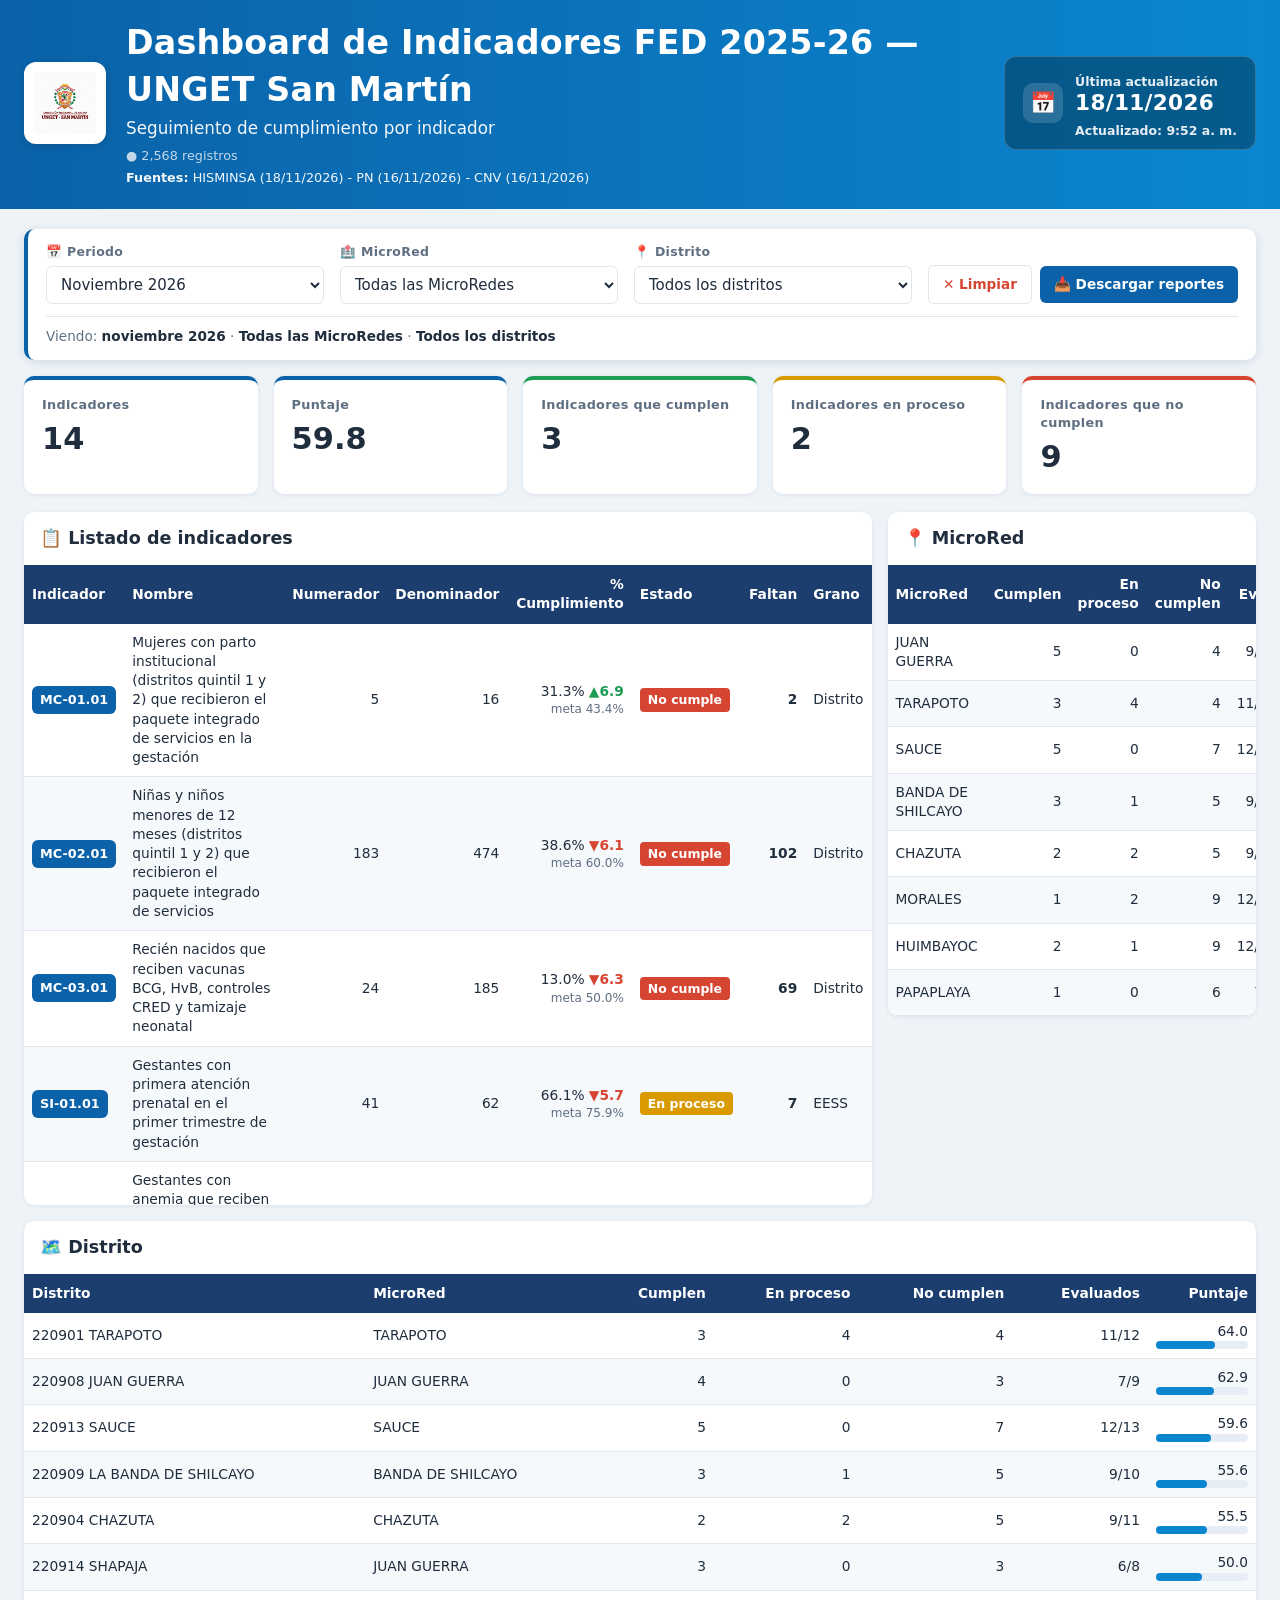
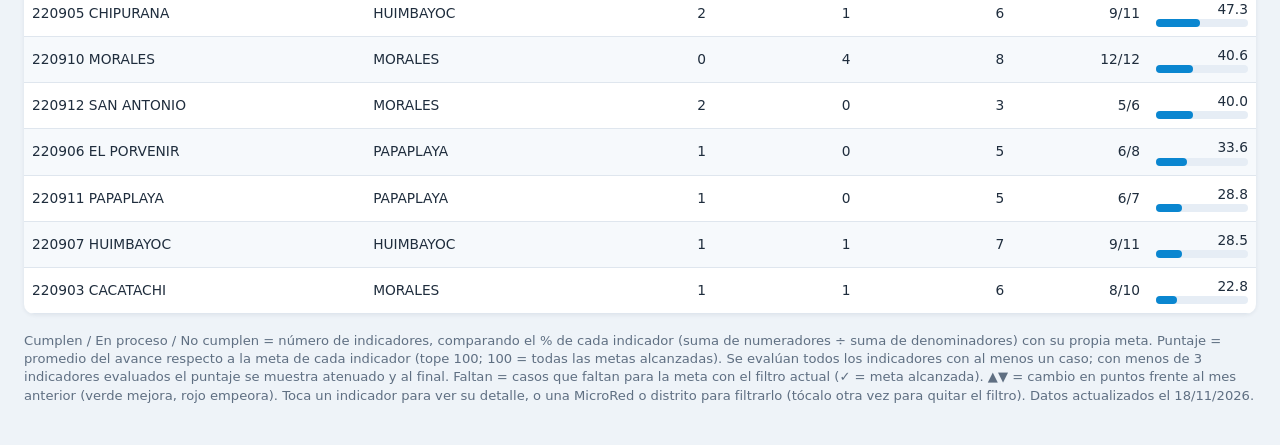
==== commit 9d479eb3: "." ====
--- a/index.html
+++ b/index.html
@@ -4,7 +4,7 @@
 <meta charset="utf-8">
 <meta name="viewport" content="width=device-width, initial-scale=1, viewport-fit=cover">
 <title>Indicadores FED 2025-26 · UNGET San Martín</title>
-<link rel="stylesheet" href="estilos.css?v=14">
+<link rel="stylesheet" href="estilos.css?v=15">
 <style>
 /* ---- Barra de filtros (fija arriba al bajar) ---- */
 .filtros{position:sticky; top:0; z-index:5; display:grid; grid-template-columns:repeat(3,minmax(0,1fr)) auto;
@@ -16,6 +16,7 @@
 .btn-limpiar{font:inherit; font-size:.85rem; font-weight:700; padding:9px 14px; border:1px solid var(--line); border-radius:6px; background:#fff; color:var(--bad); cursor:pointer; white-space:nowrap}
 .btn-limpiar:hover{background:#fdecea; border-color:var(--bad)}
 .btn-limpiar[hidden]{display:none}
+.f-acc{display:flex; gap:8px; align-items:center}
 .viendo{grid-column:1/-1; margin:0; padding-top:10px; border-top:1px solid var(--line); font-size:.85rem; color:var(--muted)}
 .viendo b{color:var(--ink); font-weight:600}
 @media (max-width:1100px){ .filtros{grid-template-columns:1fr 1fr} }
@@ -57,7 +58,13 @@
       <label class="f-lbl" for="fDistrito">📍 Distrito</label>
       <select id="fDistrito"></select>
     </div>
-    <button type="button" class="btn-limpiar" id="fLimpiar">✕ Limpiar</button>
+    <div class="f-acc">
+      <button type="button" class="btn-limpiar" id="fLimpiar">✕ Limpiar</button>
+      <!-- Enlace a la carpeta de reportes en Google Drive -->
+      <a class="btn-reportes" id="btnReportes"
+         href="https://drive.google.com/drive/folders/1xutbKAmnMAapoYBtvY6JFKVre_kO4OCb"
+         target="_blank" rel="noopener" title="Abrir la carpeta de reportes en Google Drive">📥 Descargar reportes</a>
+    </div>
     <p class="viendo" id="fViendo" aria-live="polite"></p>
   </section>
 
--- a/estilos.css
+++ b/estilos.css
@@ -108,3 +108,8 @@
 .btn-rep.todo{background:var(--bad); font-size:.85rem; padding:8px 14px}
 .barra-rep{display:flex; justify-content:space-between; align-items:center; gap:12px; padding:0 16px 12px; flex-wrap:wrap}
 .local{display:inline-block; background:#fdecea; color:#a3261a; border-radius:4px; padding:2px 8px; font-size:.75rem; font-weight:700}
+
+/* ---- Botón "Descargar reportes" (abre la carpeta de Google Drive) ---- */
+.btn-reportes{display:inline-flex; align-items:center; gap:6px; font-size:.85rem; font-weight:700; padding:9px 14px; border-radius:6px; background:var(--azul); color:#fff; text-decoration:none; white-space:nowrap}
+.btn-reportes:hover{background:var(--navy)}
+.btn-reportes:focus-visible{outline:3px solid var(--azul2); outline-offset:2px}
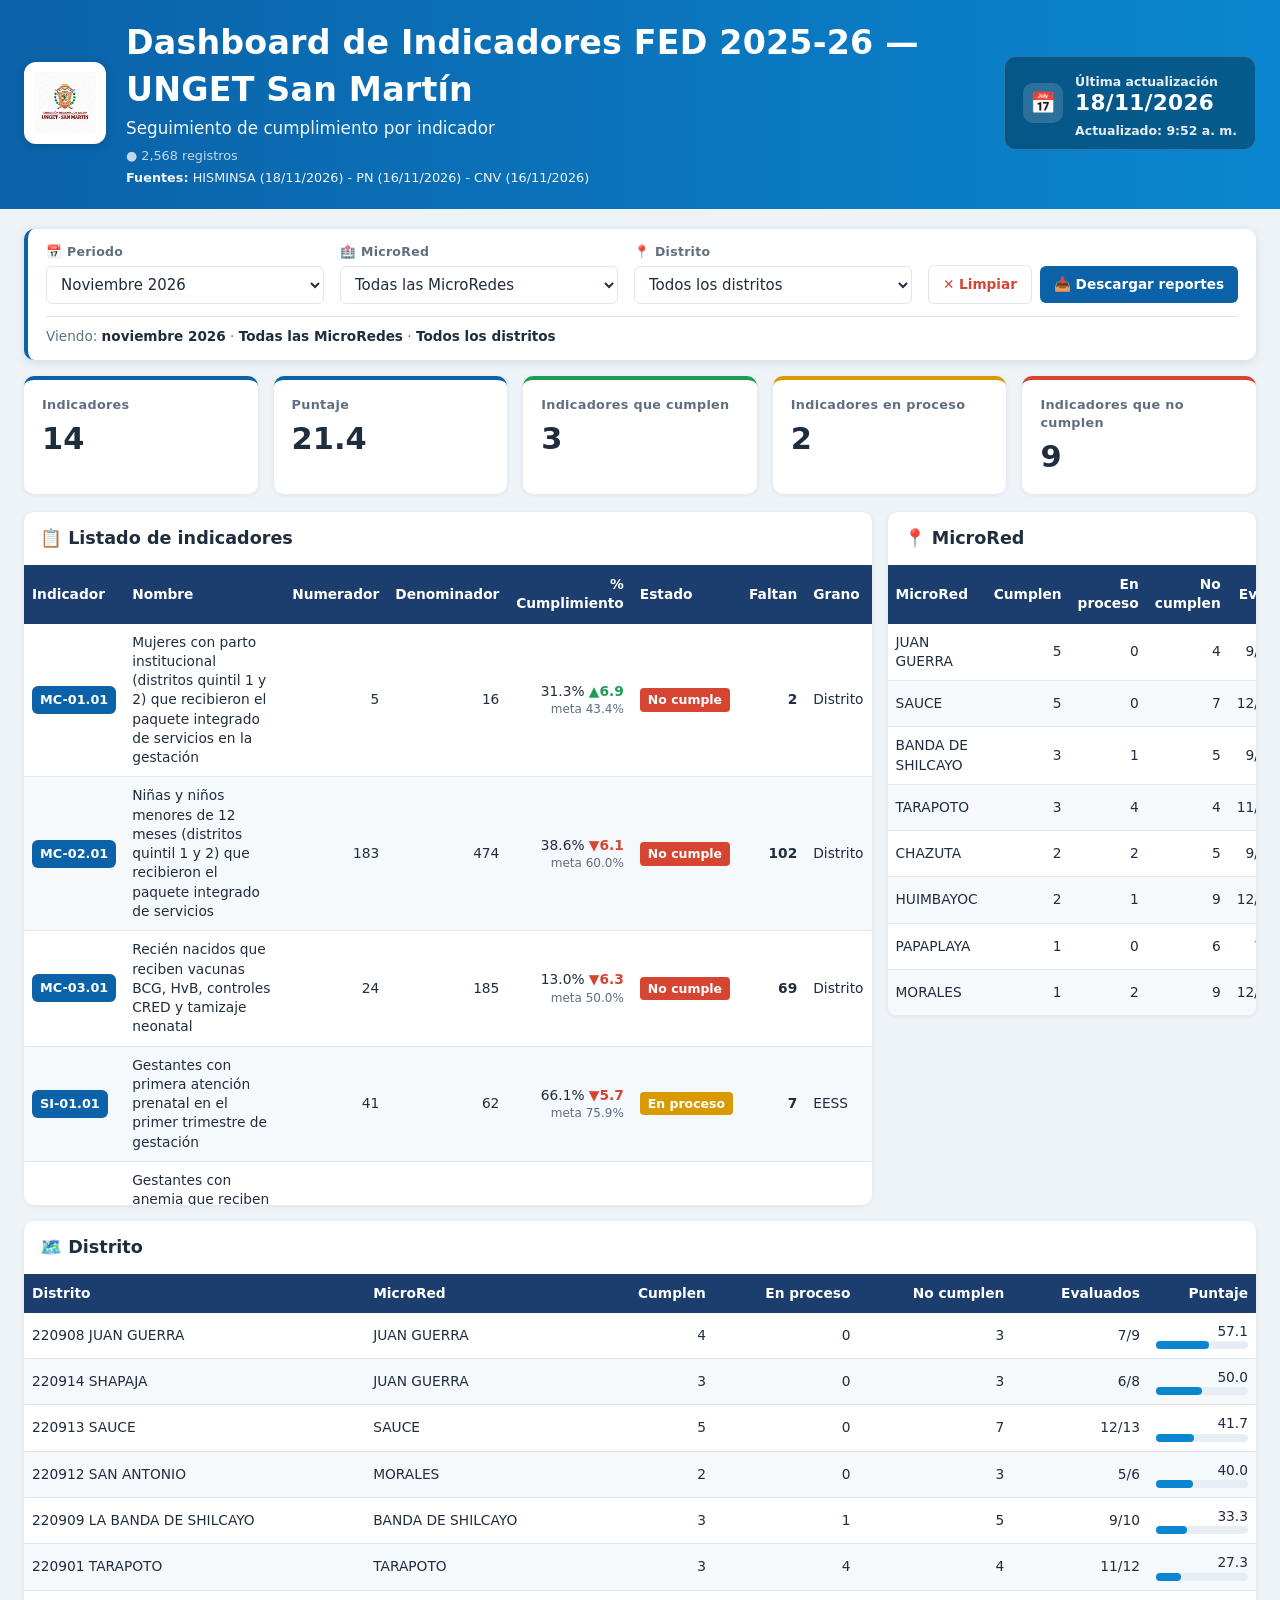
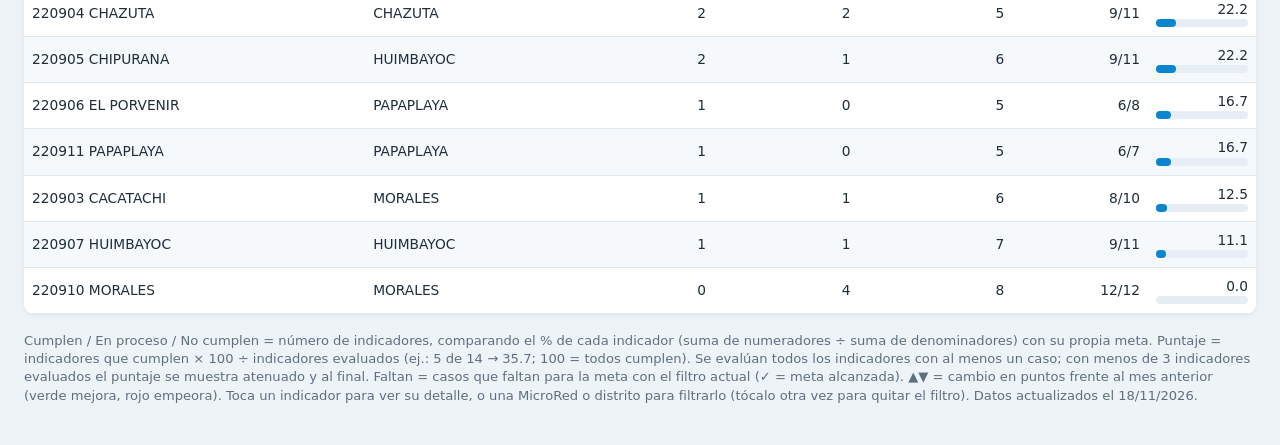
==== commit 30a04eae: "Add files via upload" ====
--- a/index.html
+++ b/index.html
@@ -108,7 +108,7 @@
   </section>
 
   <footer>
-    Cumplen / En proceso / No cumplen = número de indicadores, comparando el % de cada indicador (suma de numeradores ÷ suma de denominadores) con su propia meta. Puntaje = promedio del avance respecto a la meta de cada indicador (tope 100; 100 = todas las metas alcanzadas). Se evalúan todos los indicadores con al menos un caso; con menos de 3 indicadores evaluados el puntaje se muestra atenuado y al final. Faltan = casos que faltan para la meta con el filtro actual (✓ = meta alcanzada). ▲▼ = cambio en puntos frente al mes anterior (verde mejora, rojo empeora). Toca un indicador para ver su detalle, o una MicroRed o distrito para filtrarlo (tócalo otra vez para quitar el filtro).
+    Cumplen / En proceso / No cumplen = número de indicadores, comparando el % de cada indicador (suma de numeradores ÷ suma de denominadores) con su propia meta. Puntaje = indicadores que cumplen × 100 ÷ indicadores evaluados (ej.: 5 de 14 → 35.7; 100 = todos cumplen). Se evalúan todos los indicadores con al menos un caso; con menos de 3 indicadores evaluados el puntaje se muestra atenuado y al final. Faltan = casos que faltan para la meta con el filtro actual (✓ = meta alcanzada). ▲▼ = cambio en puntos frente al mes anterior (verde mejora, rojo empeora). Toca un indicador para ver su detalle, o una MicroRed o distrito para filtrarlo (tócalo otra vez para quitar el filtro).
     <span id="actualizado"></span>
   </footer>
 </main>
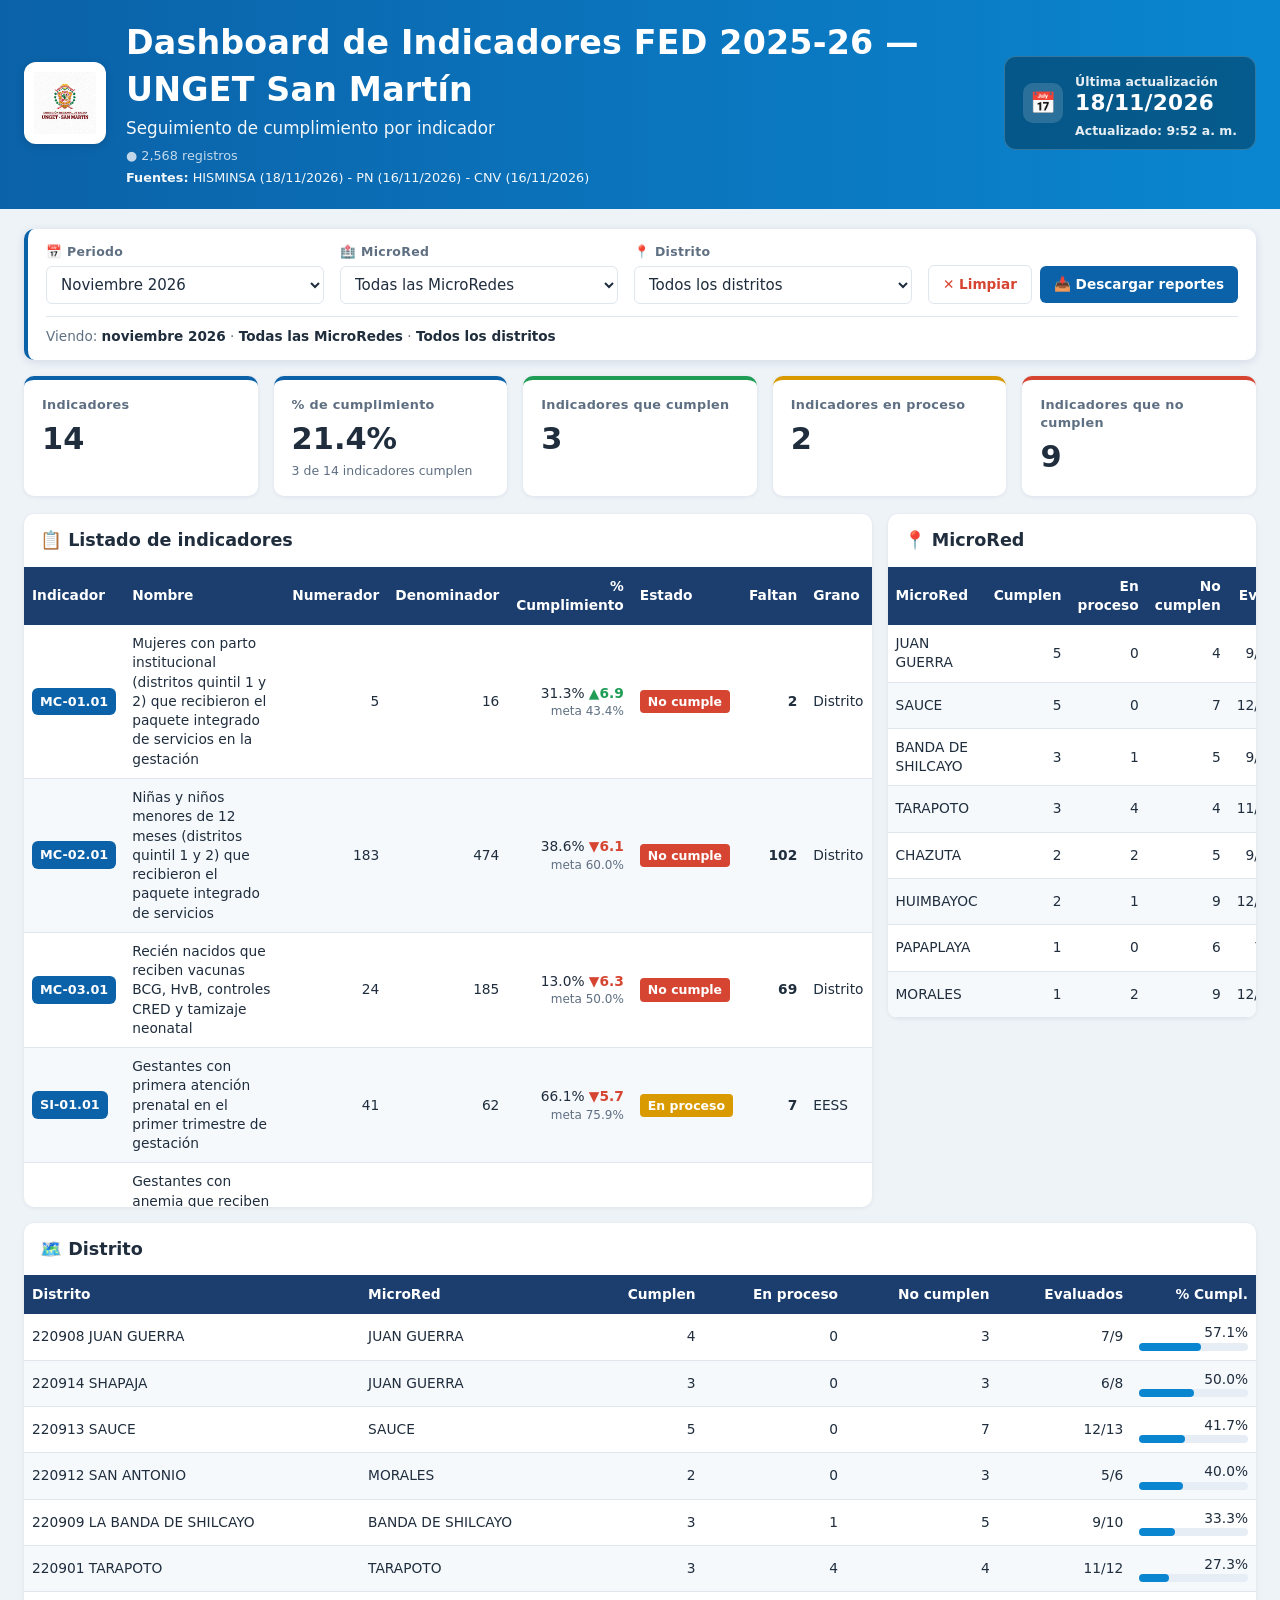
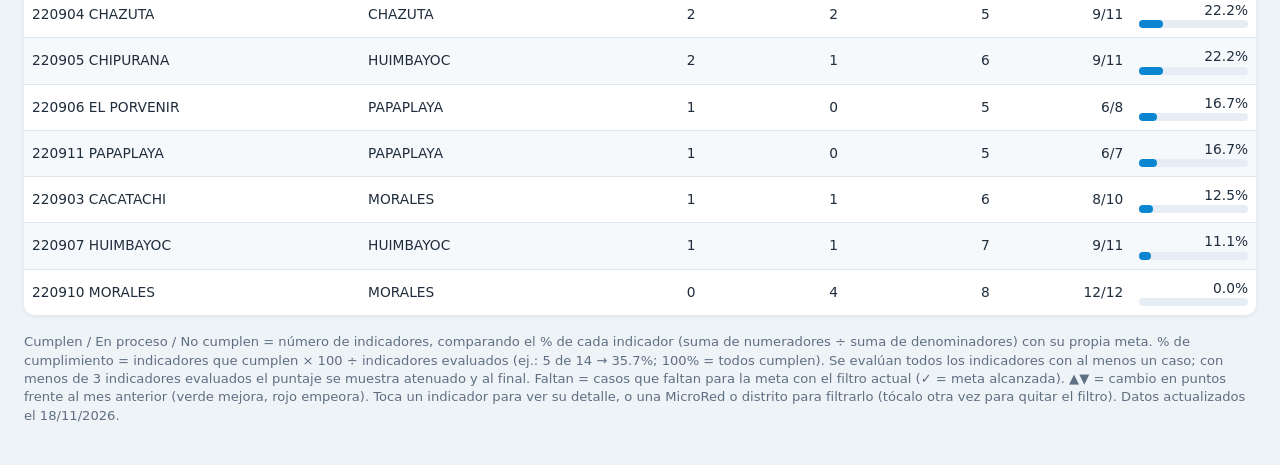
==== commit cf87aaa9: "Add files via upload" ====
--- a/index.html
+++ b/index.html
@@ -70,7 +70,7 @@
 
   <section class="kpis" aria-live="polite">
     <div class="kpi"><span>Indicadores</span><b id="kInd">–</b></div>
-    <div class="kpi"><span>Puntaje</span><b id="kReg">–</b></div>
+    <div class="kpi"><span>% de cumplimiento</span><b id="kReg">–</b><small id="kRegDet" class="kpi-det"></small></div>
     <div class="kpi ok"><span>Indicadores que cumplen</span><b id="kOk">–</b></div>
     <div class="kpi mid"><span>Indicadores en proceso</span><b id="kMid">–</b></div>
     <div class="kpi bad"><span>Indicadores que no cumplen</span><b id="kBad">–</b></div>
@@ -90,7 +90,7 @@
       <h2>📍 MicroRed</h2>
       <div class="scroll">
         <table>
-          <thead><tr><th>MicroRed</th><th class="n">Cumplen</th><th class="n">En proceso</th><th class="n">No cumplen</th><th class="n" title="Indicadores evaluados">Eval.</th><th class="n">Puntaje</th></tr></thead>
+          <thead><tr><th>MicroRed</th><th class="n">Cumplen</th><th class="n">En proceso</th><th class="n">No cumplen</th><th class="n" title="Indicadores evaluados">Eval.</th><th class="n">% Cumpl.</th></tr></thead>
           <tbody id="tMr"></tbody>
         </table>
       </div>
@@ -101,14 +101,14 @@
     <h2>🗺️ Distrito</h2>
     <div class="scroll">
       <table>
-        <thead><tr><th>Distrito</th><th>MicroRed</th><th class="n">Cumplen</th><th class="n">En proceso</th><th class="n">No cumplen</th><th class="n">Evaluados</th><th class="n">Puntaje</th></tr></thead>
+        <thead><tr><th>Distrito</th><th>MicroRed</th><th class="n">Cumplen</th><th class="n">En proceso</th><th class="n">No cumplen</th><th class="n">Evaluados</th><th class="n">% Cumpl.</th></tr></thead>
         <tbody id="tDist"></tbody>
       </table>
     </div>
   </section>
 
   <footer>
-    Cumplen / En proceso / No cumplen = número de indicadores, comparando el % de cada indicador (suma de numeradores ÷ suma de denominadores) con su propia meta. Puntaje = indicadores que cumplen × 100 ÷ indicadores evaluados (ej.: 5 de 14 → 35.7; 100 = todos cumplen). Se evalúan todos los indicadores con al menos un caso; con menos de 3 indicadores evaluados el puntaje se muestra atenuado y al final. Faltan = casos que faltan para la meta con el filtro actual (✓ = meta alcanzada). ▲▼ = cambio en puntos frente al mes anterior (verde mejora, rojo empeora). Toca un indicador para ver su detalle, o una MicroRed o distrito para filtrarlo (tócalo otra vez para quitar el filtro).
+    Cumplen / En proceso / No cumplen = número de indicadores, comparando el % de cada indicador (suma de numeradores ÷ suma de denominadores) con su propia meta. % de cumplimiento = indicadores que cumplen × 100 ÷ indicadores evaluados (ej.: 5 de 14 → 35.7%; 100% = todos cumplen). Se evalúan todos los indicadores con al menos un caso; con menos de 3 indicadores evaluados el puntaje se muestra atenuado y al final. Faltan = casos que faltan para la meta con el filtro actual (✓ = meta alcanzada). ▲▼ = cambio en puntos frente al mes anterior (verde mejora, rojo empeora). Toca un indicador para ver su detalle, o una MicroRed o distrito para filtrarlo (tócalo otra vez para quitar el filtro).
     <span id="actualizado"></span>
   </footer>
 </main>
@@ -176,7 +176,8 @@
   const est = new Map(R.detalle.map(x => [x.codigo, x]));
   const codigos = [...new Set(rows.map(r => r.codigo))];
   kInd.textContent = fN(codigos.length);
-  kReg.textContent = R.puntaje == null ? "—" : R.puntaje.toFixed(1);
+  kReg.textContent = R.puntaje == null ? "—" : R.puntaje.toFixed(1) + "%";
+  kRegDet.textContent = R.evaluados ? `${fN(R.cumple)} de ${fN(R.evaluados)} indicadores cumplen` : "";
   kOk.textContent = fN(R.cumple); kMid.textContent = fN(R.proceso); kBad.textContent = fN(R.nocumple);
 
   const orden = [...IND.keys()].filter(c => codigos.includes(c)).concat(codigos.filter(c => !IND.has(c)).sort());
@@ -199,7 +200,7 @@
     .map(({m, x}) => { const p = x.puntaje; return `<tr class="ind" tabindex="0" data-mr="${esc(m)}" title="Filtrar ${esc(m)}">
       <td>${esc(m)}</td><td class="n">${fN(x.cumple)}</td><td class="n">${fN(x.proceso)}</td><td class="n">${fN(x.nocumple)}</td>
       <td class="n">${x.evaluados}/${x.detalle.length}</td>
-      <td class="n"${pocos(x) ? ' style="opacity:.55" title="Pocos indicadores evaluados: puntaje poco confiable"' : ""}>${p == null ? "—" : p.toFixed(1)}<div class="barra" aria-hidden="true"><i style="width:${p ?? 0}%"></i></div></td></tr>`; }).join("")
+      <td class="n"${pocos(x) ? ' style="opacity:.55" title="Pocos indicadores evaluados: % poco confiable"' : ""}>${p == null ? "—" : p.toFixed(1) + "%"}<div class="barra" aria-hidden="true"><i style="width:${p ?? 0}%"></i></div></td></tr>`; }).join("")
     || `<tr><td colspan="6">Sin registros.</td></tr>`;
 
   // Puntaje por distrito (mismo cálculo que MicroRed). Toca una fila para filtrar ese distrito.
@@ -211,7 +212,7 @@
       <td>${esc(nomDist(rs[0]))}</td><td>${esc(rs[0].mr)}</td>
       <td class="n">${fN(x.cumple)}</td><td class="n">${fN(x.proceso)}</td><td class="n">${fN(x.nocumple)}</td>
       <td class="n">${x.evaluados}/${x.detalle.length}</td>
-      <td class="n"${pocos(x) ? ' style="opacity:.55" title="Pocos indicadores evaluados: puntaje poco confiable"' : ""}>${p == null ? "—" : p.toFixed(1)}<div class="barra" aria-hidden="true"><i style="width:${p ?? 0}%"></i></div></td></tr>`; }).join("")
+      <td class="n"${pocos(x) ? ' style="opacity:.55" title="Pocos indicadores evaluados: % poco confiable"' : ""}>${p == null ? "—" : p.toFixed(1) + "%"}<div class="barra" aria-hidden="true"><i style="width:${p ?? 0}%"></i></div></td></tr>`; }).join("")
     || `<tr><td colspan="7">Sin registros.</td></tr>`;
 }
 
--- a/estilos.css
+++ b/estilos.css
@@ -113,3 +113,5 @@
 .btn-reportes{display:inline-flex; align-items:center; gap:6px; font-size:.85rem; font-weight:700; padding:9px 14px; border-radius:6px; background:var(--azul); color:#fff; text-decoration:none; white-space:nowrap}
 .btn-reportes:hover{background:var(--navy)}
 .btn-reportes:focus-visible{outline:3px solid var(--azul2); outline-offset:2px}
+
+.kpi .kpi-det{display:block; font-size:.78rem; color:var(--muted); margin-top:2px}
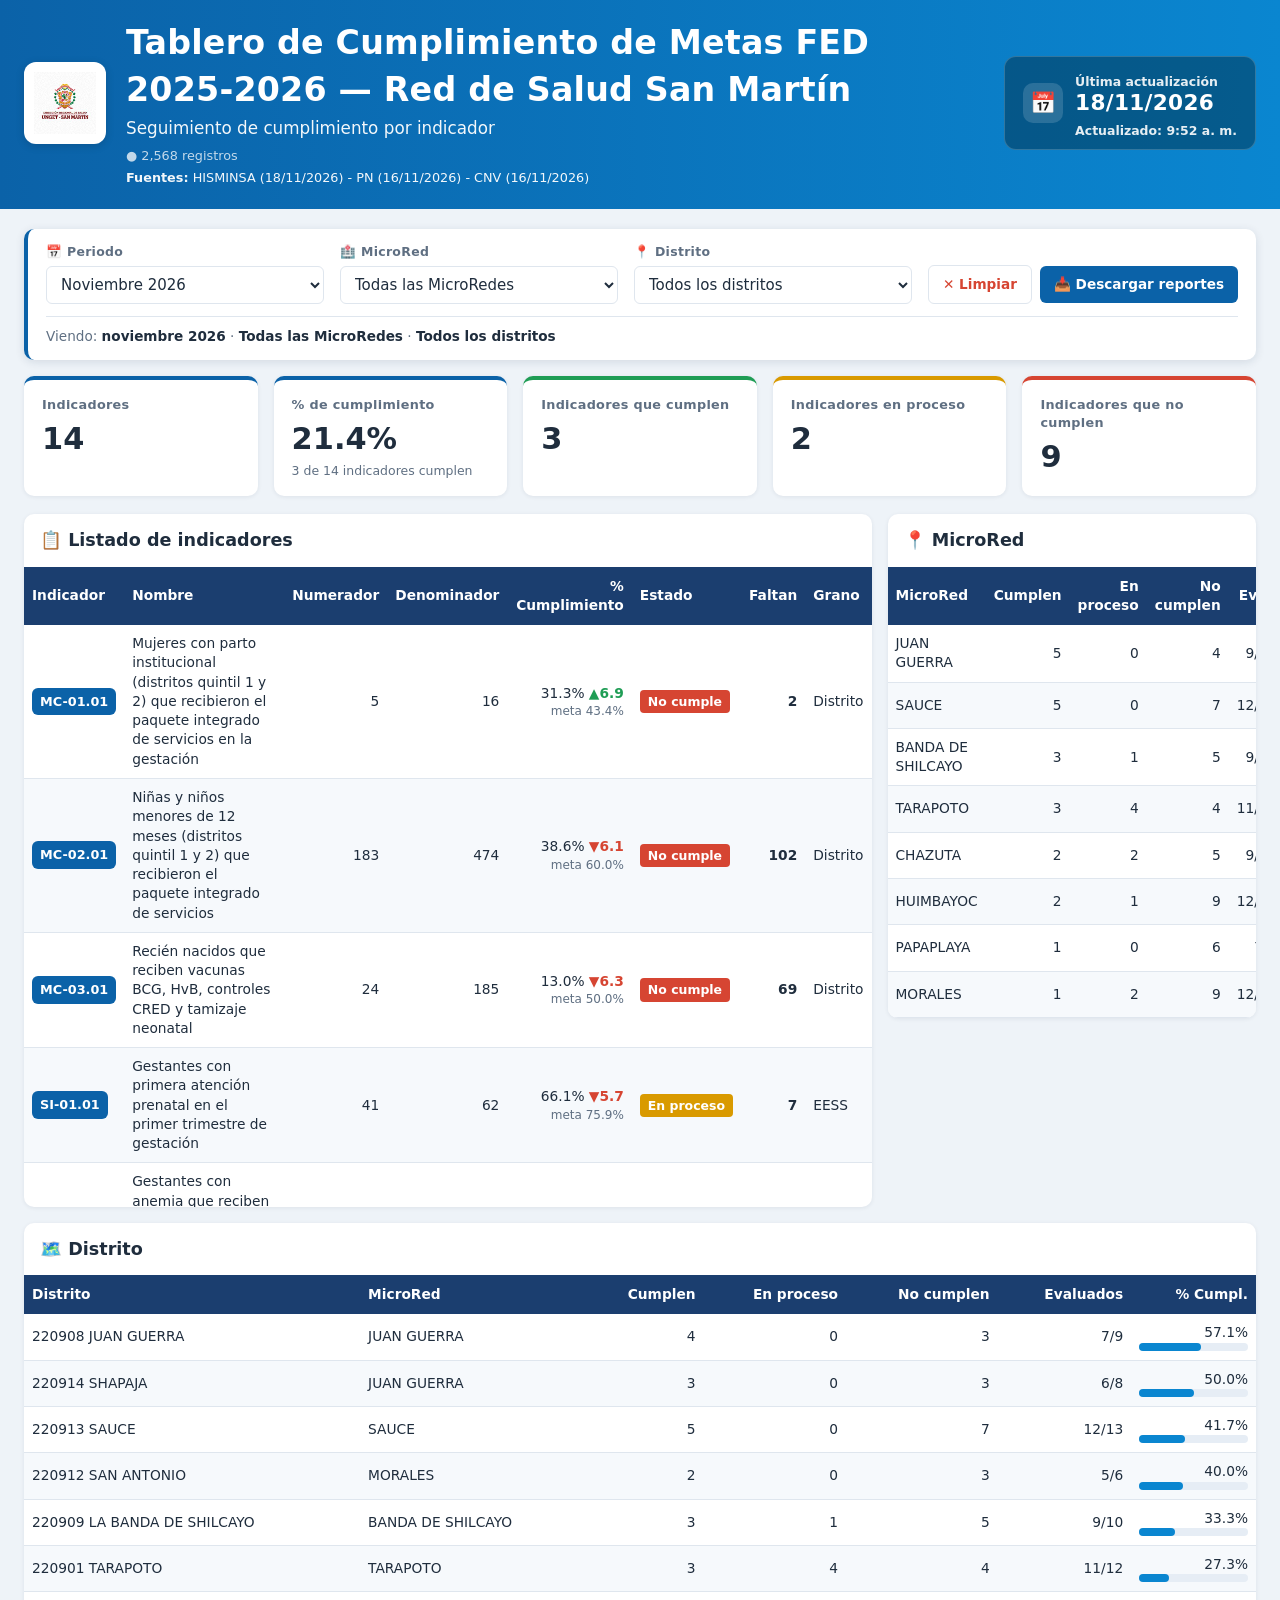
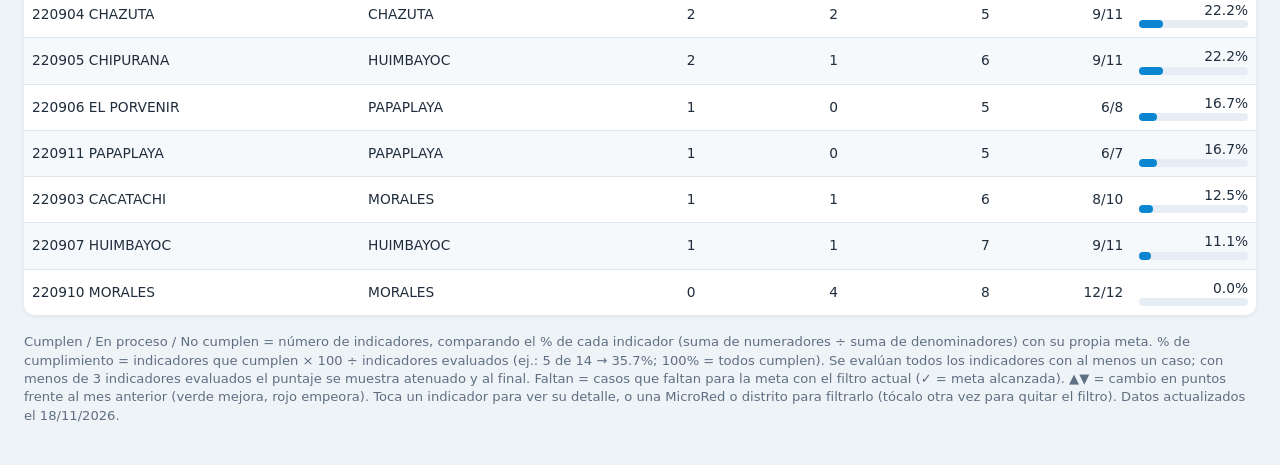
==== commit c4f62582: "Add files via upload" ====
--- a/index.html
+++ b/index.html
@@ -3,7 +3,7 @@
 <head>
 <meta charset="utf-8">
 <meta name="viewport" content="width=device-width, initial-scale=1, viewport-fit=cover">
-<title>Indicadores FED 2025-26 · UNGET San Martín</title>
+<title>Tablero de Cumplimiento de Metas FED — Red de Salud San Martín</title>
 <link rel="stylesheet" href="estilos.css?v=15">
 <style>
 /* ---- Barra de filtros (fija arriba al bajar) ---- */
@@ -35,7 +35,7 @@
   <div class="hwrap">
     <div class="logo"><img src="logo-unget.jpg" alt="UNGET San Martín"></div>
     <div>
-      <h1 id="titulo">Indicadores FED 2025-26</h1>
+      <h1 id="titulo">Tablero de Cumplimiento de Metas FED</h1>
       <p id="subtitulo">Seguimiento de cumplimiento por indicador</p>
       <small id="estadoCarga">Cargando datos…</small>
     </div>
@@ -295,8 +295,13 @@
   ["periodo","ubigeo","microred"].forEach(k => { if (q.get(k)) filtro[k] = q.get(k); });
   if (filtro.periodo !== TODOS && !periodos.includes(filtro.periodo)) filtro.periodo = periodos[periodos.length - 1] ?? TODOS;
 
-  if (CFG.titulo) titulo.textContent = CFG.titulo.replace(/(\d)-(\d)/g, "$1\u2011$2");
-  if (CFG.subtitulo) subtitulo.textContent = CFG.subtitulo;
+  // Año automático: {anio} = año del último periodo con datos (ej. 2026), {anio_anterior} = el anterior (2025).
+  // Ej.: "FED 2025-{anio}" -> 2025-2026 ahora y 2025-2027 cuando lleguen datos de 2027.
+  const ANIO = Number((periodos[periodos.length - 1] || "").slice(0, 4)) || new Date().getFullYear();
+  const conAnio = t => String(t).replace(/\{anio_anterior\}/g, ANIO - 1).replace(/\{anio\}/g, ANIO);
+  // Título fijo en el código (ya no depende de config.json): el 2025 queda fijo y el segundo año cambia solo
+  titulo.textContent = `Tablero de Cumplimiento de Metas FED 2025\u2011${ANIO} — Red de Salud San Martín`;
+  if (CFG.subtitulo) subtitulo.textContent = conAnio(CFG.subtitulo);
   document.title = titulo.textContent;
   estadoCarga.textContent = `● ${fN(DATOS.length)} registros`;
   if (CFG.actualizado) actualizado.textContent = ` Datos actualizados el ${CFG.actualizado}.`;
